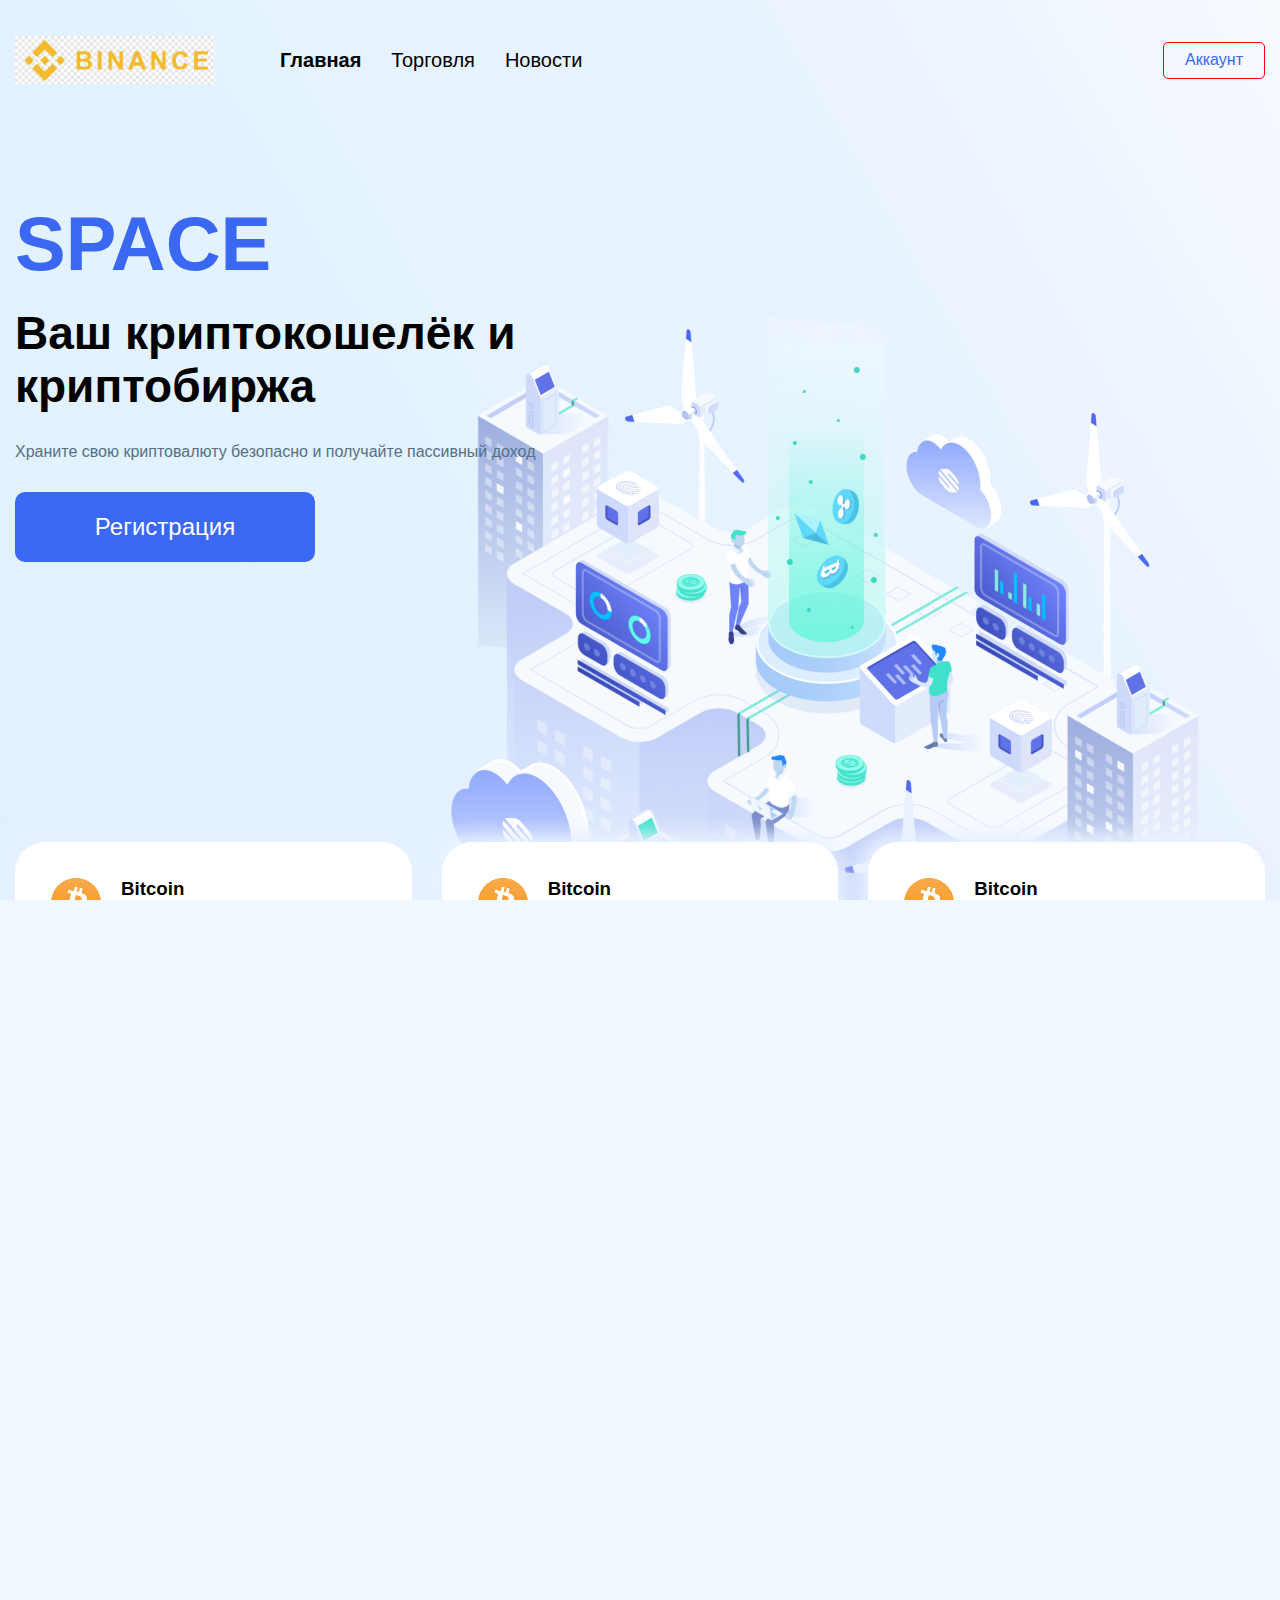
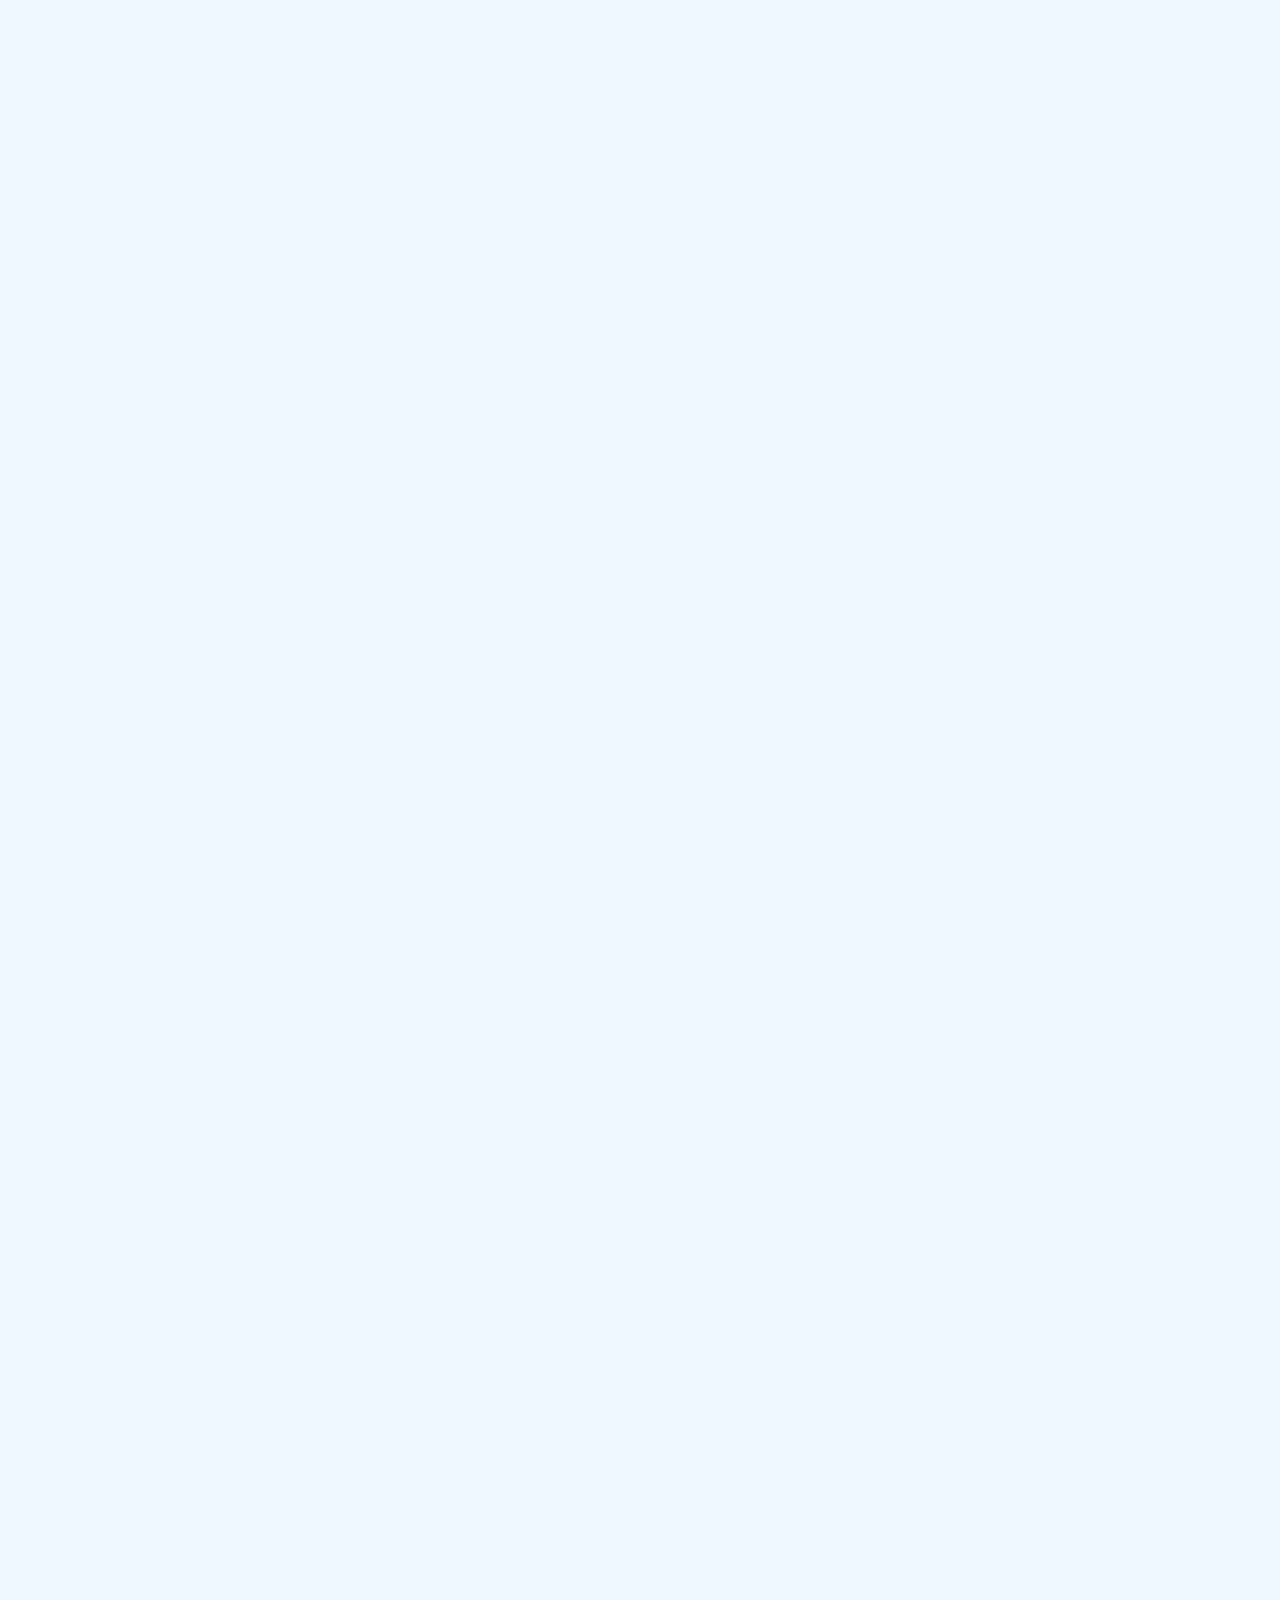
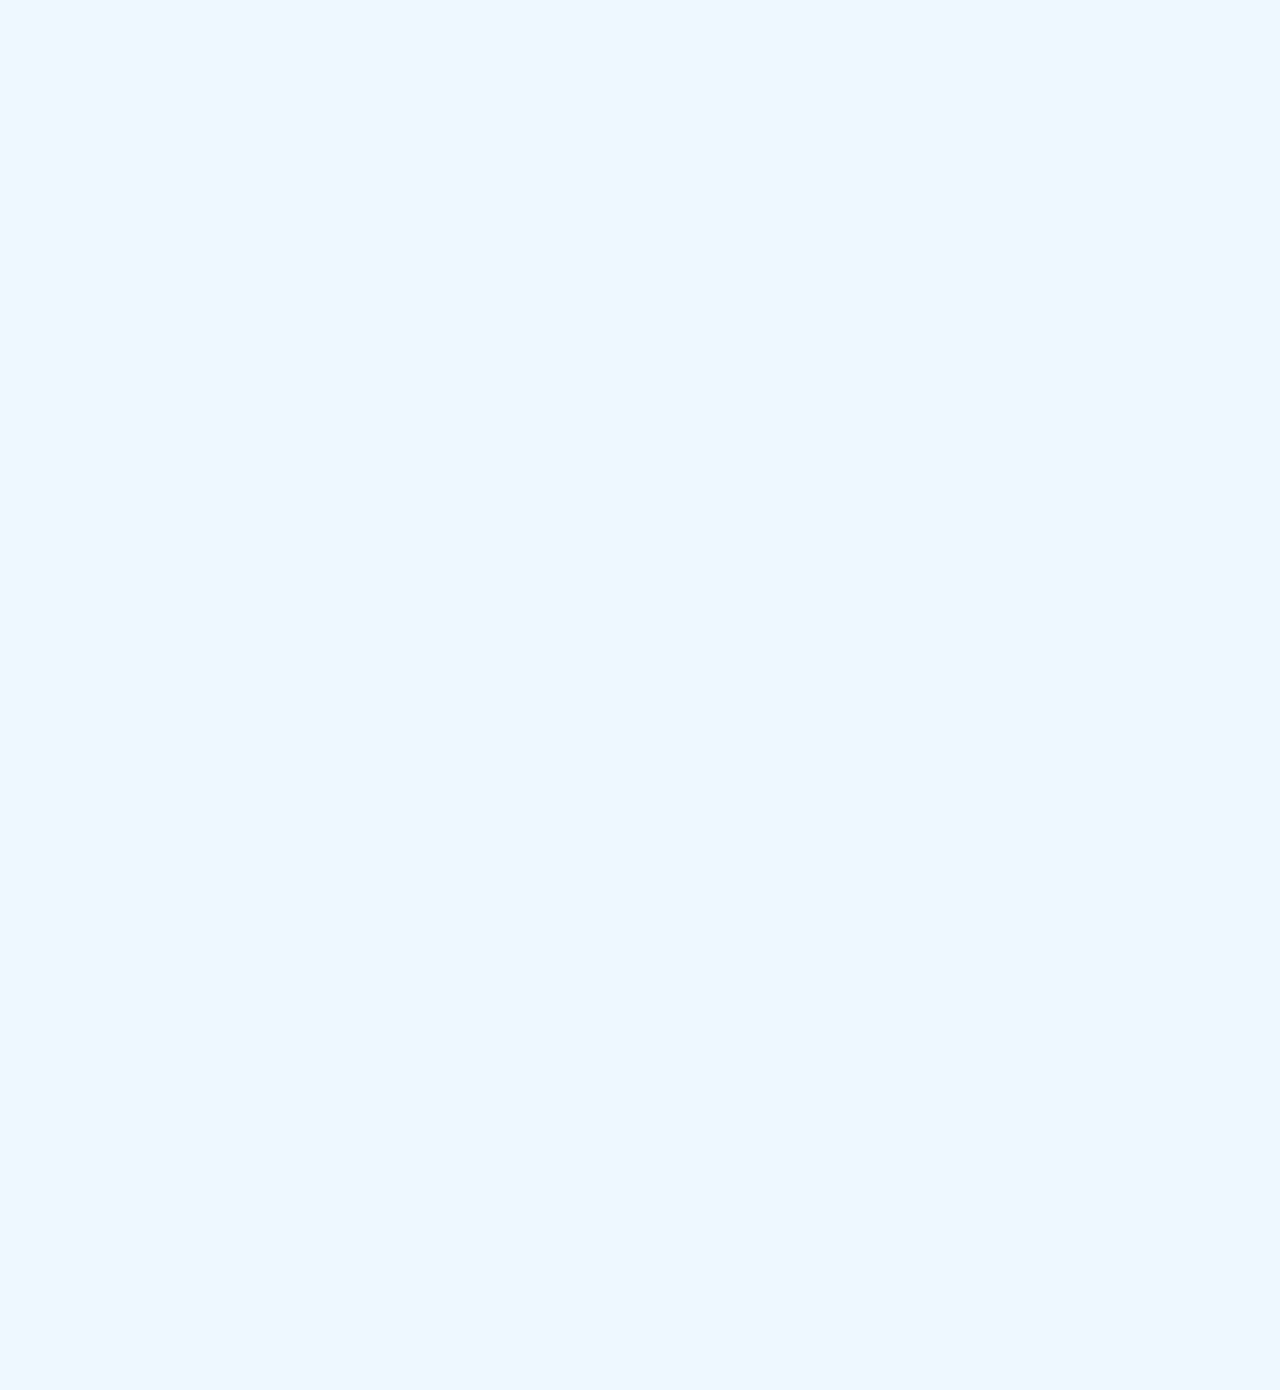
==== main.html @ 6ed290d2 "feat: новая страница market.html" ====
<!DOCTYPE html>
<html lang="en">

<head>
    <meta charset="UTF-8">
    <meta name="viewport" content="width=device-width, initial-scale=1.0">
    <title>Криптобиржа - Space.</title>
    <link rel="stylesheet" href="css/normalize.css">
    <link rel="stylesheet" href="css/main.css">

</head>

<body class="root">
    <div class="wrapper">
        <header class="header">
            <div class="header__wrapper">
                <div class="header__container">
                    <img class="header__logo" src="./image/logo.png" alt="">
                    <div class="header__menu menu">
                        <nav class="menu__body">
                            <ul class="menu__list">
                                <li class="menu__item">
                                    <a href="./main.html" class="menu__link menu__link_active">
                                        <span class="menu__num">00.
                                        </span>Главная</a>
                                </li>
                                <li class="menu__item">
                                    <a href="./market.html" class="menu__link">
                                        <span class="menu__num">01.
                                        </span>Торговля</a>
                                </li>
                                <li class="menu__item">
                                    <a href="./news-page.html" class="menu__link">
                                        <span class="menu__num">03.
                                        </span>
                                        Новости
                                    </a>
                                </li>
                            </ul>
                        </nav>
                    </div>
                    <a href="./personal.html" class="header__btn header__btn_value_login">Аккаунт</a>
                    <div class="menu__icon icon-menu">
                        <span></span>
                        <span></span>
                        <span></span>
                    </div>
                </div>
            </div>
        </header>
        <main class="main">
            <section class="space">
                <h1 class="space__title">Space</h1>
                <p class="space__subtitle">Ваш криптокошелёк и криптобиржа</p>
                <p class="space__text">Храните свою криптовалюту безопасно и получайте пассивный доход</p>
                <button class="space__btn">Регистрация</button>
                <ul class="space__cards cards">
                    <li class="card card_space ">
                        <a href="personal.html" class="card__currency">
                            <img class="card__image" src="./image/bitcoin.png" alt="">
                            <div class="card__info">
                                <h3 class="card__name">Bitcoin</h3>
                                <p class="card__volume">
                                    24h Vol: <span>238,111 USDT</span>
                                </p>
                            </div>
                        </a>
                        <p class="card__price">
                            $70000 <span class="card__price_change">+10%</span>
                        </p>
                        <p class="card__price-day">
                            <span class="card__price-day_change">$8000</span> 24 часа
                        </p>
                    </li>
                    <li class="card card_space ">
                        <a href="personal.html" class="card__currency">
                            <img class="card__image" src="./image/bitcoin.png" alt="">
                            <div class="card__info">
                                <h3 class="card__name">Bitcoin</h3>
                                <p class="card__volume">
                                    24h Vol: <span>238,111 USDT</span>
                                </p>
                            </div>
                        </a>
                        <p class="card__price">
                            $70000 <span class="card__price_change">+10%</span>
                        </p>
                        <p class="card__price-day">
                            <span class="card__price-day_change">$8000</span> 24 часа
                        </p>
                    </li>
                    <li class="card card_space ">
                        <a href="personal.html" class="card__currency">
                            <img class="card__image" src="./image/bitcoin.png" alt="">
                            <div class="card__info">
                                <h3 class="card__name">Bitcoin</h3>
                                <p class="card__volume">
                                    24h Vol: <span>238,111 USDT</span>
                                </p>
                            </div>
                        </a>
                        <p class="card__price">
                            $70000 <span class="card__price_change">+10%</span>
                        </p>
                        <p class="card__price-day">
                            <span class="card__price-day_change">$8000</span> 24 часа
                        </p>
                    </li>
                    <li class="card card_space ">
                        <a href="personal.html" class="card__currency">
                            <img class="card__image" src="./image/bitcoin.png" alt="">
                            <div class="card__info">
                                <h3 class="card__name">Bitcoin</h3>
                                <p class="card__volume">
                                    24h Vol: <span>238,111 USDT</span>
                                </p>
                            </div>
                        </a>
                        <p class="card__price">
                            $70000 <span class="card__price_change">+10%</span>
                        </p>
                        <p class="card__price-day">
                            <span class="card__price-day_change">$8000</span> 24 часа
                        </p>
                    </li>
                </ul>
                <!-- Цвета линии на оранжевый цвет -->
            </section>
            <section class="about about_platform">
                <div class="about__container">
                    <div class="about__block">
                        <h2 class="about__title"><span class="title_mark">Space</span> -
                            платформа для торговли криптовалютами
                            для криптоэкспертов и новичков.</h2>
                        <p class="about__subtitle">Мы разработали и построили оптимизированную
                            платформу обмена криптовалютами как для крипто
                            -новичков, так и для экспертов.</p>
                        <p class="about__text">Легко делайте депозиты и конверсии между криптовалютами
                            всего за несколько кликов или совершайте более сложные рыночные сделки.</p>
                        <a class="about__link" href="#">About us</a>
                    </div>
                </div>
            </section>
            <section class="specificity">
                <h2 class="specificity__title"><span class="title_mark">Space.</span> Быстрее. Безопаснее</h2>
                <p class="specificity__subtitle">
                    Криптобиржа построена для обмена криптовалютами как для начинающих , так и для экспертов
                </p>
                <ul class="specificity__cards">
                    <li class="specificity-card">
                        <div class="specificity-card__block specificity-card__block_diagram">
                        </div>
                        <h3 class="specificity-card__trait">
                            20K
                        </h3>
                        <p class="specificity-card__trait-info">
                            sdfsdfsdfdsf
                        </p>
                    </li>
                    <li class="specificity-card">
                        <div class="specificity-card__block specificity-card__block_dollar">
                            <img class="specificity-card__image" src="img" alt="">
                        </div>
                        <h3 class="specificity-card__trait">
                            20K
                        </h3>
                        <p class="specificity-card__trait-info">
                            sdfsdfsdfdsf
                        </p>
                    </li>
                    <li class="specificity-card">
                        <div class="specificity-card__block specificity-card__block_global">
                        </div>
                        <h3 class="specificity-card__trait">
                            20K
                        </h3>
                        <p class="specificity-card__trait-info">
                            sdfsdfsdfdsf
                        </p>
                    </li>
            </section>
            <section class="about about_trade ">
                <div class="about__container">
                    <div class="about__block about__block_trade">
                        <h2 class="about__title"><span class="title_mark">Space</span> -
                            платформа для торговли криптовалютами
                            для криптоэкспертов и новичков.</h2>
                        <p class="about__subtitle">Мы разработали и построили оптимизированную
                            платформу обмена криптовалютами как для крипто
                            -новичков, так и для экспертов.</p>
                        <p class="about__text">Легко делайте депозиты и конверсии между криптовалютами
                            всего за несколько кликов или совершайте более сложные рыночные сделки.</p>
                        <a class="about__link" href="#">About us</a>
                    </div>
                </div>
            </section>
        </main>
        <footer class="footer">

            <div class="footer__container">

                <div class="footer__columns">
                    <div class="footer__column footer__column_content_copyright">
                        <img class="logo logo_place_footer" src="./image/logo.png" alt="Space">

                    </div>
                    <nav class="footer__column footer__column_content_info">
                        <h2 class="footer__column-heading">
                            О нас
                        </h2>
                        <ul class="footer__column-links">
                            <li>
                                <a class="footer__column-link" href="#">Главная</a>
                            </li>
                            <li>
                                <a class="footer__column-link" href="#">Концепция</a>
                            </li>
                            <li>
                                <a class="footer__column-link" href="#">Новости</a>
                            </li>
                        </ul>
                    </nav>
                    <nav class="footer__column footer__column_content_social">
                        <h2 class="footer__column-heading">
                            Соцсети
                        </h2>
                        <ul class="footer__column-links">
                            <li>
                                <a class="footer__column-link footer__column-link_display_flex" href="#">
                                    <img class="footer__social-icon" src="./image/facebook_color_white.svg"
                                        alt="Фейсбук">
                                    Facebook
                                </a>
                            </li>
                            <li>
                                <a class="footer__column-link footer__column-link_display_flex" href="#">
                                    <img class="footer__social-icon" src="./image/vk_color_white.svg" alt="ВКонтакте">
                                    ВКонтакте</a>
                            </li>
                            <li>
                                <a class="footer__column-link footer__column-link_display_flex" href="#">
                                    <img class="footer__social-icon" src="./image/instagram_color_white.svg"
                                        alt="Инстаграм">
                                    Instagram</a>
                            </li>
                        </ul>
                    </nav>
                </div>
                <div class="footer__columns">
                    <div class="footer__column footer__column_author">
                        &copy; 2021. Space

                    </div>

                    <nav class="footer__column footer__column_content_social">
                        <p class="footer__column_email">space@gmail.com</p>
                    </nav>
                </div>
            </div>

        </footer>
    </div>
    <script src="js/script.js"></script>
    <!-- Yandex.Metrika counter -->
    <script type="text/javascript">
        (function (m, e, t, r, i, k, a) {
            m[i] = m[i] || function () { (m[i].a = m[i].a || []).push(arguments) };
            m[i].l = 1 * new Date(); k = e.createElement(t), a = e.getElementsByTagName(t)[0], k.async = 1, k.src = r, a.parentNode.insertBefore(k, a)
        })
            (window, document, "script", "https://mc.yandex.ru/metrika/tag.js", "ym");

        ym(86490427, "init", {
            clickmap: true,
            trackLinks: true,
            accurateTrackBounce: true,
            webvisor: true
        });
    </script>
    <noscript>
        <div><img src="https://mc.yandex.ru/watch/86490427" style="position:absolute; left:-9999px;" alt="" /></div>
    </noscript>
    <!-- /Yandex.Metrika counter -->
</body>

</html>
---- css/main.css ----
@import url("./style.css");
@import url("./header.css");
@import url("./footer.css");
.space {
  max-width: 1470px;
  padding: 200px 15px 0px;
  margin: 0 auto;
  background-image: url(../image/space.png);
  background-repeat: no-repeat;
  background-size: 900px;
  background-position: 100% 32%;
}
@media (max-width: 1024px) {
  .space {
    background-size: 750px;
  }
}
@media (max-width: 768px) {
  .space {
    background-image: none;
    max-width: 500px;
  }
}
.space__title {
  text-transform: uppercase;
  max-width: 650px;
  color: #3a68f2;
  font-size: 76px;
  margin: 0px 0px 20px 0px;
}
@media (max-width: 768px) {
  .space__title {
    font-size: 46px;
  }
}
.space__subtitle {
  max-width: 650px;
  margin: 0px 0px 30px 0px;
  color: #020202;
  font-size: 46px;
  font-weight: 700;
}
@media (max-width: 768px) {
  .space__subtitle {
    font-size: 24px;
  }
}
.space__text {
  max-width: 650px;
  color: #557085;
  margin: 0px 0px 30px 0px;
}
.space__btn {
  height: 70px;
  width: 300px;
  border: none;
  font-size: 24px;
  color: #fff;
  background-color: #3a68f2;
  border-radius: 10px;
  margin: 0px 0px 280px 0px;
}
@media (max-width: 768px) {
  .space__btn {
    font-size: 18px;
    height: 50px;
    width: 250px;
    margin: 0px 0px 180px 0px;
  }
}
@media (max-width: 425px) {
  .space__btn {
    width: 100%;
  }
}
.space__cards {
  margin: 0;
  padding: 0;
  list-style-type: none;
  display: -ms-grid;
  display: grid;
  grid-template-columns: repeat(auto-fit, minmax(330px, 1fr));
  -webkit-box-pack: center;
      -ms-flex-pack: center;
          justify-content: center;
  -webkit-column-gap: 30px;
     -moz-column-gap: 30px;
          column-gap: 30px;
  row-gap: 30px;
}

.card {
  padding: 35px 35px 150px 35px;
  border-radius: 30px;
  overflow: hidden;
  background-image: url(../image/graph-bitcoin.svg);
  background-color: #fff;
  background-repeat: no-repeat;
  background-position: 100% 100%;
  border: 1px solid #fff;
  background-size: 100%;
  -webkit-box-shadow: -8px -8px 20px #e9f1ff, 8px 8px 20px #e9f1ff;
          box-shadow: -8px -8px 20px #e9f1ff, 8px 8px 20px #e9f1ff;
}
@media (max-width: 768px) {
  .card {
    padding: 25px 25px 180px 25px;
  }
}
@media (max-width: 468px) {
  .card {
    padding: 25px 25px 140px 25px;
  }
}
.card__currency {
  display: -webkit-box;
  display: -ms-flexbox;
  display: flex;
  -webkit-box-align: center;
      -ms-flex-align: center;
          align-items: center;
  margin: 0px 0px 40px 0px;
  text-decoration: none;
}
.card__image {
  margin: 0px 20px 0px 0px;
}
.card__name {
  margin: 0px 0px 10px 0px;
  color: #020202;
}
.card__volume {
  text-overflow: ellipsis;
  white-space: nowrap;
  overflow: hidden;
  margin: 0;
  color: #557085;
}
.card__price {
  display: -webkit-box;
  display: -ms-flexbox;
  display: flex;
  font-weight: 700;
  font-size: 32px;
  margin: 0px 0px 30px 0px;
}
.card__price_change {
  margin: 0px 0px 0px 20px;
  letter-spacing: normal;
  font-size: 16px;
  color: #1cdcc7;
}
.card__price-day {
  display: -webkit-box;
  display: -ms-flexbox;
  display: flex;
  -webkit-box-align: center;
      -ms-flex-align: center;
          align-items: center;
  font-size: 16px;
  color: #557085;
  margin: 0;
}
.card__price-day_change {
  margin: 0px 20px 0px 0px;
  font-weight: 700;
  font-size: 22px;
  color: #1cdcc7;
  border-radius: 10px;
  padding: 5px 10px;
  background-color: #e6fafb;
}

.title_mark {
  color: #3a68f2;
  font-weight: 700;
}

.specificity {
  max-width: 1470px;
  margin: 0 auto;
  padding: 100px 15px 0;
}
.specificity__title {
  font-size: 36px;
  text-align: center;
  margin: 0px 0px 30px 0px;
}
.specificity__subtitle {
  text-align: center;
  font-size: 24px;
  max-width: 800px;
  margin: 0 auto 50px;
  line-height: 46px;
  color: #557085;
}
.specificity__cards {
  display: -ms-grid;
  display: grid;
  grid-template-columns: repeat(auto-fit, minmax(330px, 1fr));
  list-style-type: none;
  margin: 0;
  padding: 0;
  -webkit-column-gap: 50px;
     -moz-column-gap: 50px;
          column-gap: 50px;
  row-gap: 50px;
  text-align: center;
}

.specificity-card {
  display: -webkit-box;
  display: -ms-flexbox;
  display: flex;
  -webkit-box-orient: vertical;
  -webkit-box-direction: normal;
      -ms-flex-direction: column;
          flex-direction: column;
  -webkit-box-align: center;
      -ms-flex-align: center;
          align-items: center;
  padding: 35px;
  background-color: #fff;
  -webkit-box-shadow: -8px -8px 20px #e9f1ff, 8px 8px 20px #e9f1ff;
          box-shadow: -8px -8px 20px #e9f1ff, 8px 8px 20px #e9f1ff;
  border-radius: 30px;
}
.specificity-card__block {
  width: 150px;
  height: 150px;
  background-color: #fff;
  border-radius: 50%;
  overflow: hidden;
  -webkit-box-shadow: 0px 4px 30px rgba(167, 167, 167, 0.25);
          box-shadow: 0px 4px 30px rgba(167, 167, 167, 0.25);
  margin: 0px 0px 30px 0px;
}
.specificity-card__block_diagram, .specificity-card__block_dollar, .specificity-card__block_global {
  background-size: 80px 80px;
  background-repeat: no-repeat;
  background-position: 50% 50%;
}
.specificity-card__block_diagram {
  background-image: url(../image/diagram.png);
}
.specificity-card__block_dollar {
  background-image: url(../image/dollar-symbol.png);
}
.specificity-card__block_global {
  background-image: url(../image/global.png);
}
.specificity-card__trait {
  font-size: 36px;
  font-weight: 700;
  margin: 0px 0px 20px 0px;
}
.specificity-card__trait-info {
  margin: 0;
  color: #557085;
}

.about {
  max-width: 1920px;
  margin: 0 auto;
  padding: 200px 15px 150px;
}
.about_platform {
  background-image: url(../image/space-02.png);
  background-repeat: no-repeat;
  background-size: 800px;
  background-position: 5% 50%;
}
.about_trade {
  background-image: url(../image/space-04.png);
  background-repeat: no-repeat;
  background-size: 800px;
  background-position: 95% 60%;
}
.about__container {
  max-width: 1470px;
  margin: 0 auto;
}
.about__block {
  max-width: 600px;
  margin: 0px 100px 0px auto;
}
.about__block_trade {
  margin: 0px 0px 0px 0px;
}
.about__title {
  font-size: 36px;
  line-height: 56px;
  font-weight: 700;
  margin: 0px 0px 30px 0px;
}
.about__subtitle {
  font-size: 21px;
  line-height: 36px;
  color: #557085;
  margin: 0px 0px 30px 0px;
}
.about__text {
  color: #73889b;
  font-size: 16px;
  line-height: 36px;
  margin: 0px 0px 30px 0px;
}
.about__link {
  display: -webkit-box;
  display: -ms-flexbox;
  display: flex;
  -webkit-box-align: center;
      -ms-flex-align: center;
          align-items: center;
  -webkit-box-pack: center;
      -ms-flex-pack: center;
          justify-content: center;
  width: 200px;
  height: 80px;
  color: #3a68f2;
  background-color: #e0e8fd;
  text-decoration: none;
  text-transform: uppercase;
  font-size: 18px;
  font-weight: 700;
  cursor: pointer;
  border-radius: 10px;
}
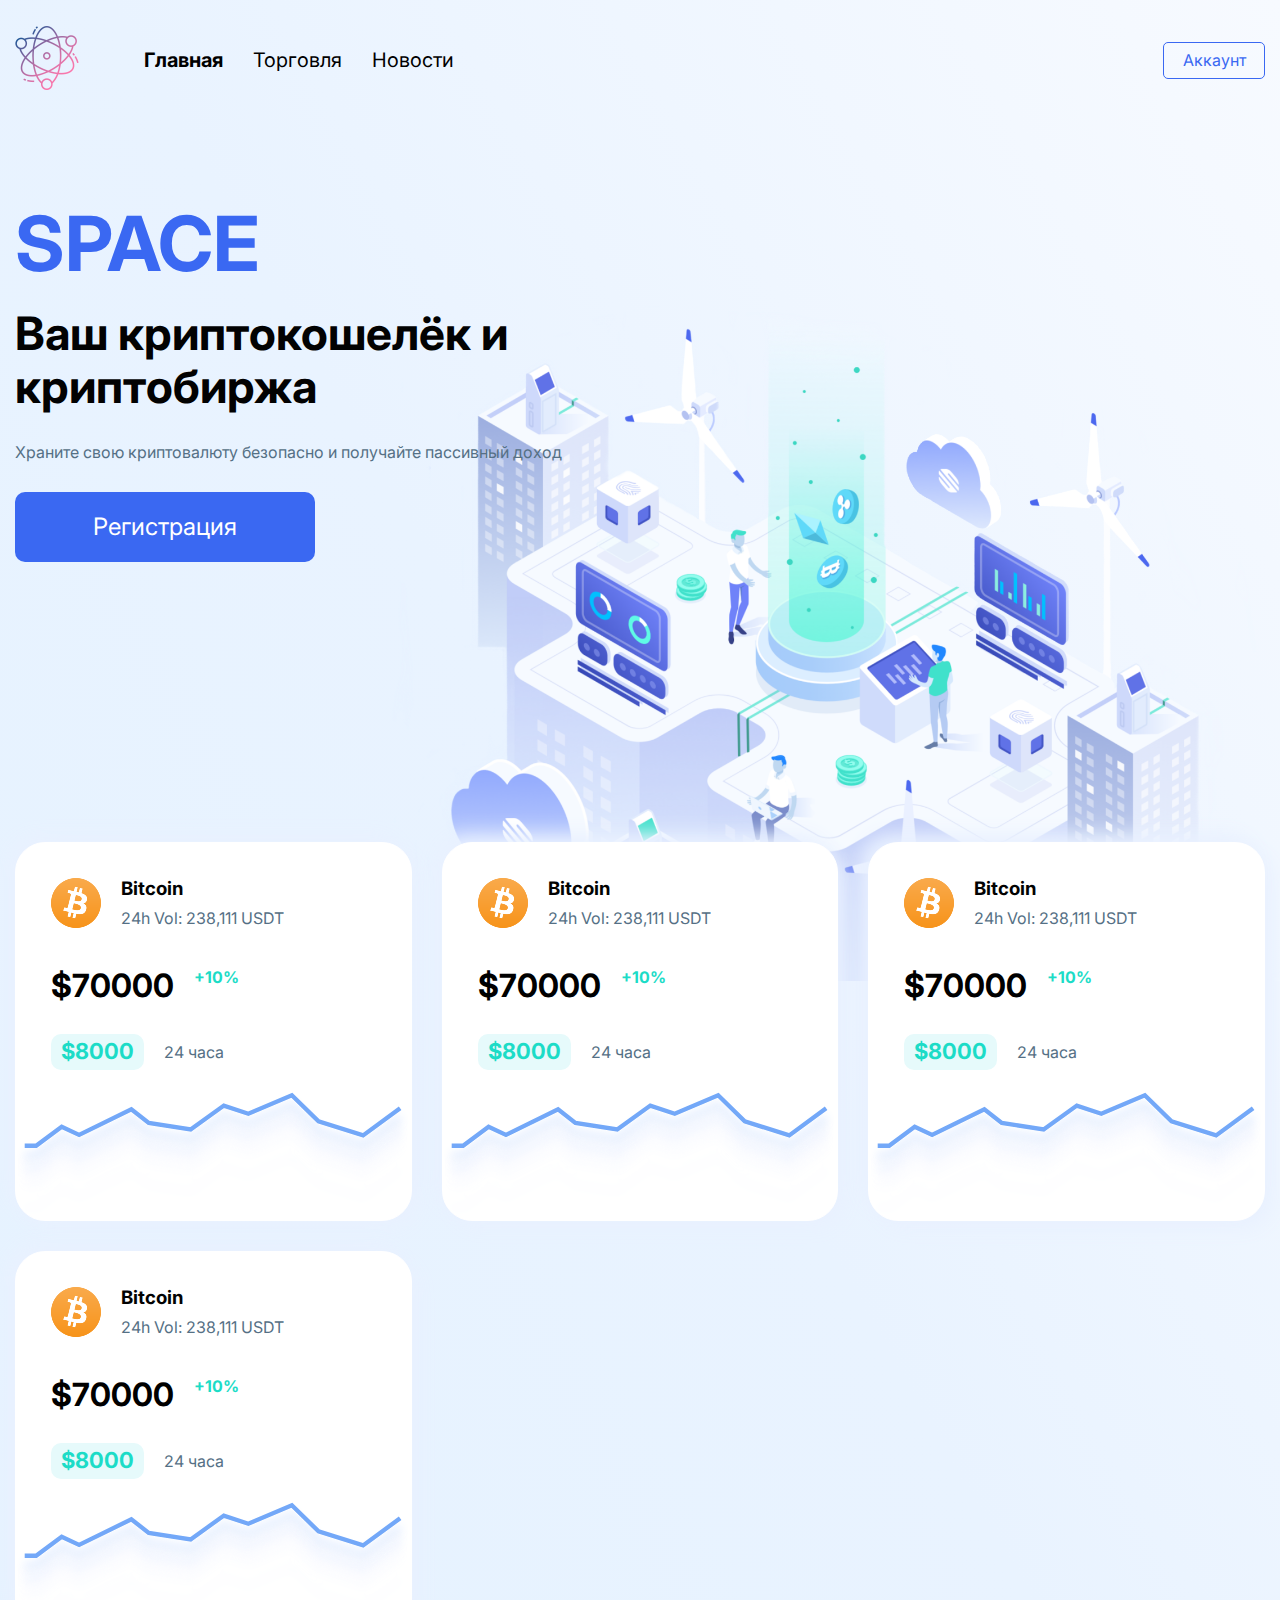
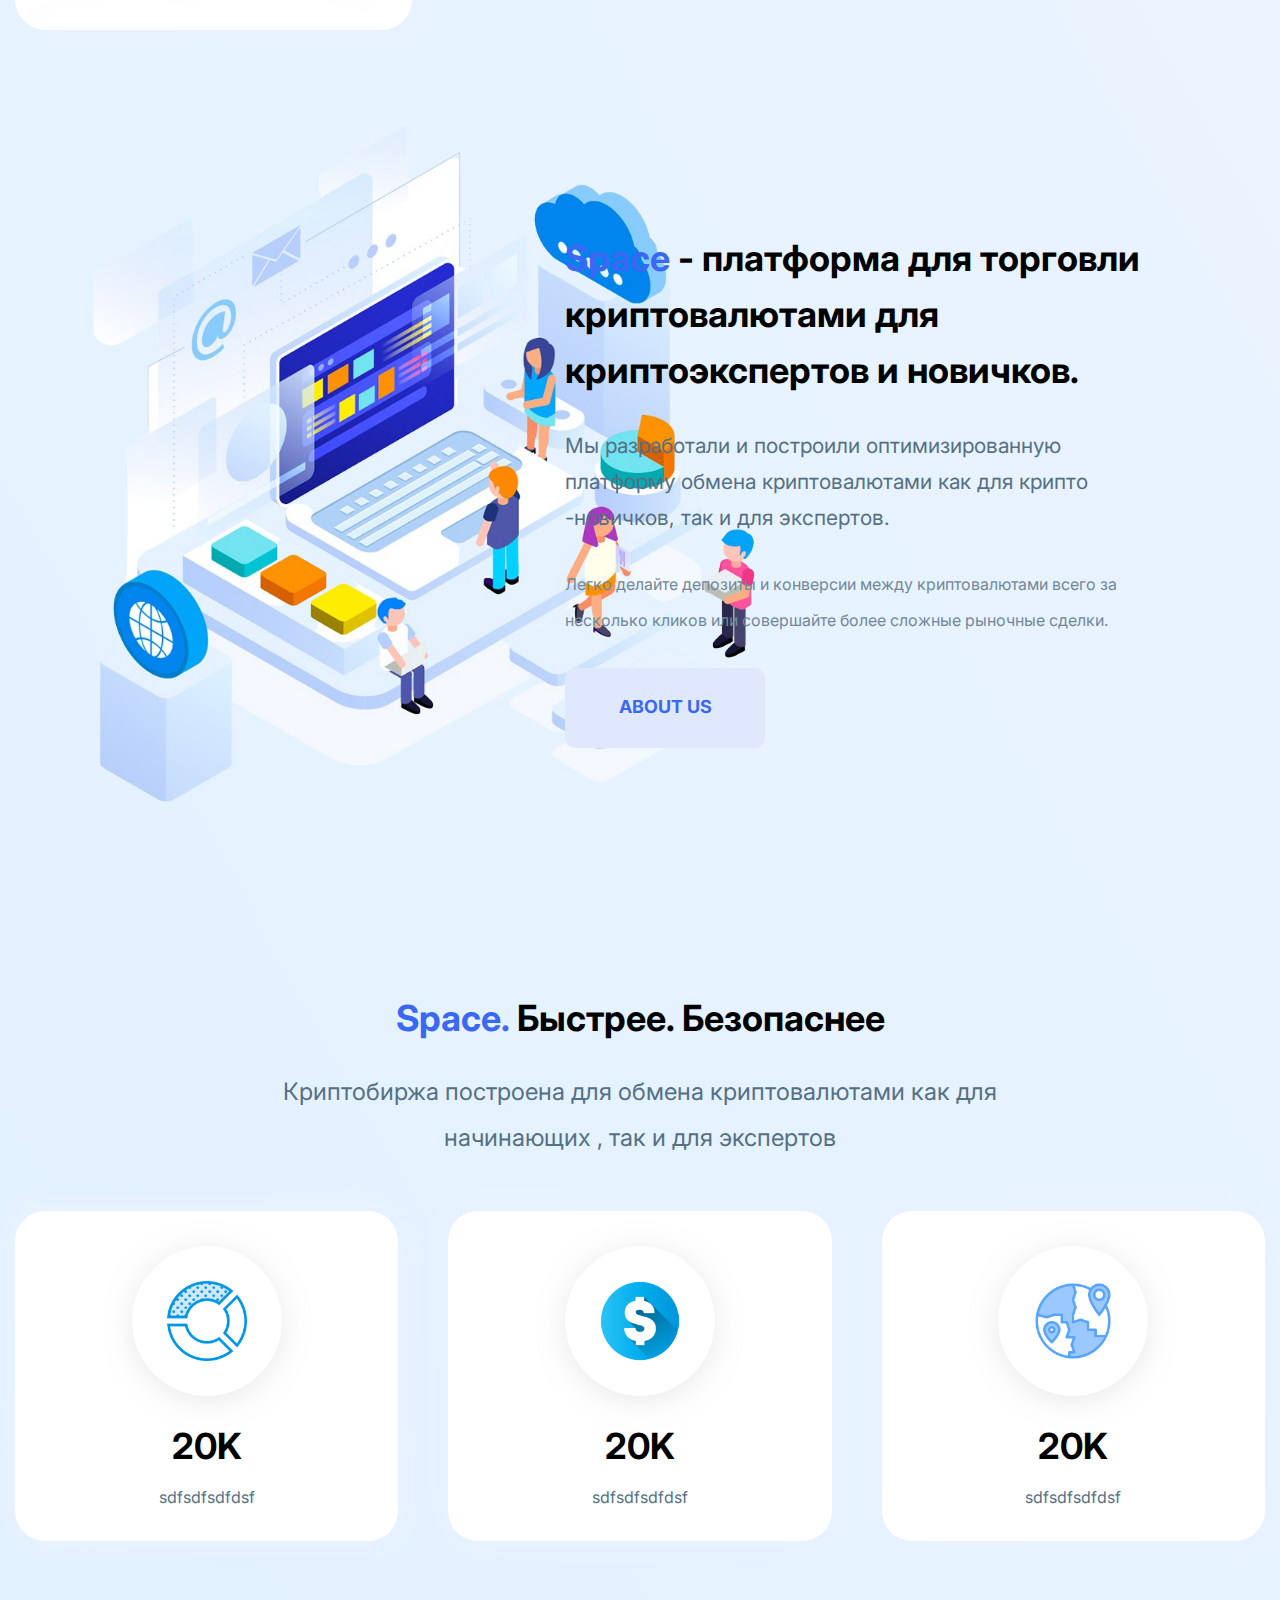
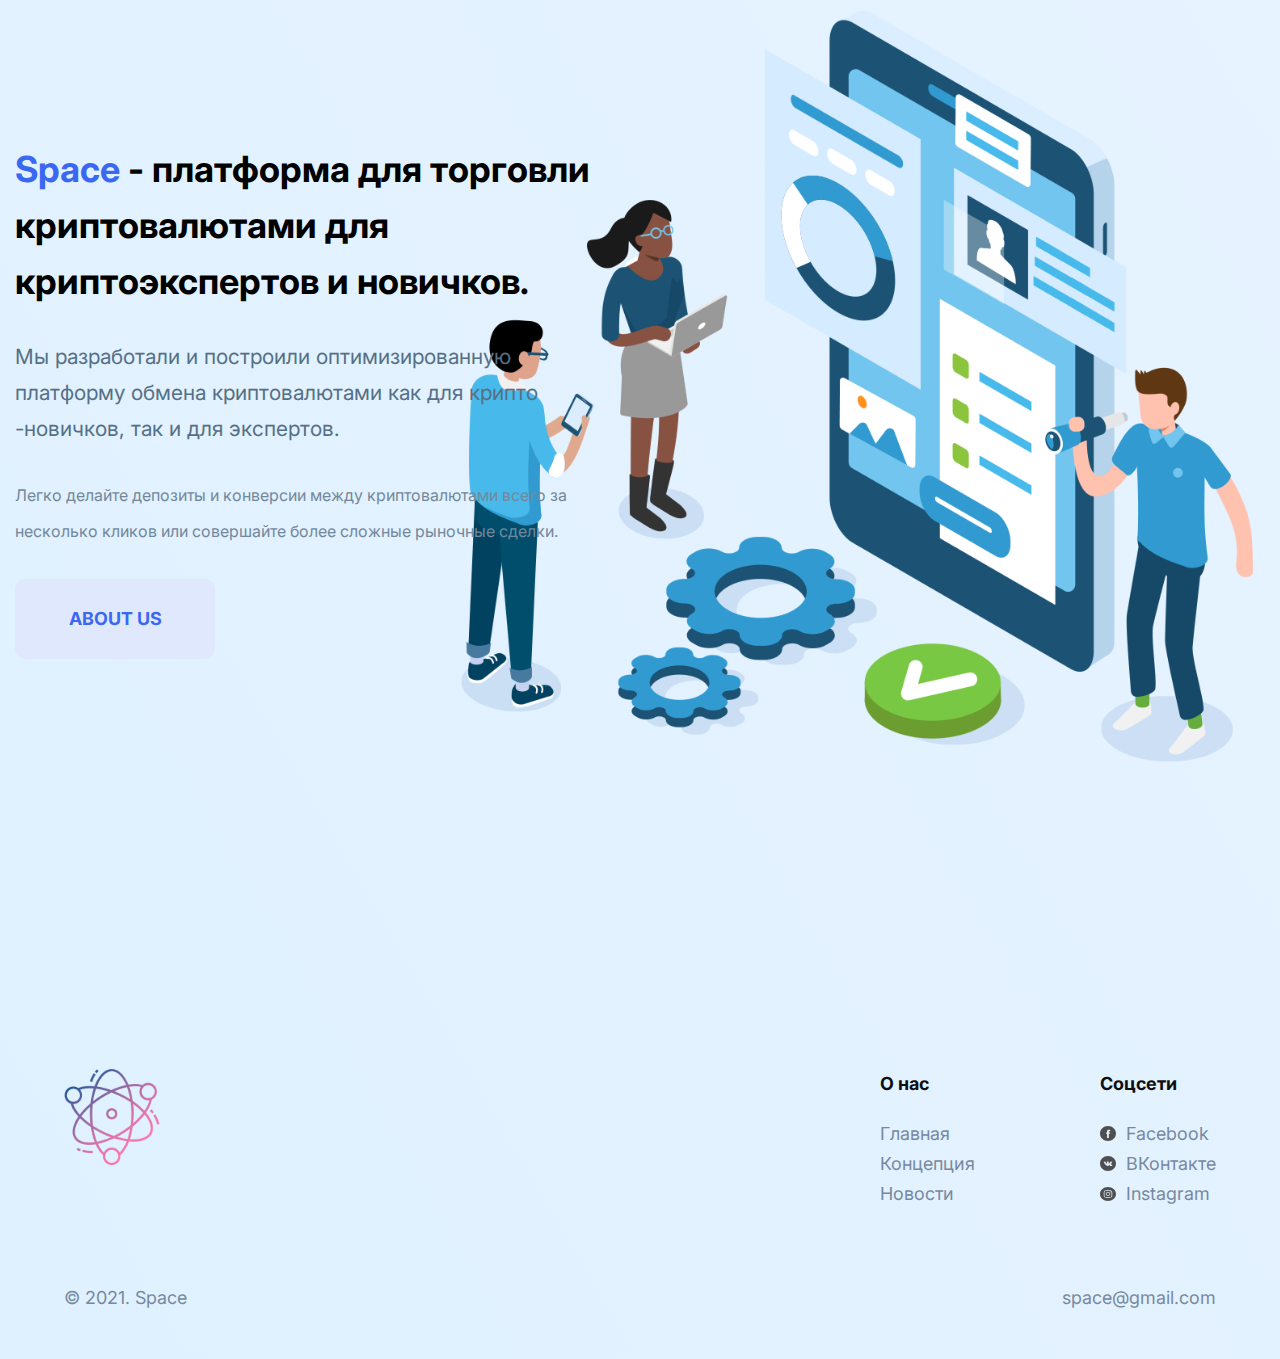
==== commit def72588: "шрифт Inter, добавление логотипа" ====
--- a/main.html
+++ b/main.html
@@ -15,7 +15,9 @@
         <header class="header">
             <div class="header__wrapper">
                 <div class="header__container">
-                    <img class="header__logo" src="./image/logo.png" alt="">
+                    <a class="header__logo-link" href="./main.html">
+                        <img class="header__logo" src="./image/logo.png" alt="">
+                    </a>
                     <div class="header__menu menu">
                         <nav class="menu__body">
                             <ul class="menu__list">
@@ -159,7 +161,6 @@
                     </li>
                     <li class="specificity-card">
                         <div class="specificity-card__block specificity-card__block_dollar">
-                            <img class="specificity-card__image" src="img" alt="">
                         </div>
                         <h3 class="specificity-card__trait">
                             20K
--- a/css/main.css
+++ b/css/main.css
@@ -88,6 +88,11 @@
           column-gap: 30px;
   row-gap: 30px;
 }
+@media (max-width: 768px) {
+  .space__cards {
+    grid-template-columns: repeat(auto-fit, minmax(280px, 1fr));
+  }
+}
 
 .card {
   padding: 35px 35px 150px 35px;
@@ -186,6 +191,12 @@
   text-align: center;
   margin: 0px 0px 30px 0px;
 }
+@media (max-width: 768px) {
+  .specificity__title {
+    font-size: 24px;
+    line-height: 36px;
+  }
+}
 .specificity__subtitle {
   text-align: center;
   font-size: 24px;
@@ -193,6 +204,11 @@
   margin: 0 auto 50px;
   line-height: 46px;
   color: #557085;
+}
+@media (max-width: 768px) {
+  .specificity__subtitle {
+    font-size: 18px;
+  }
 }
 .specificity__cards {
   display: -ms-grid;
@@ -206,6 +222,15 @@
           column-gap: 50px;
   row-gap: 50px;
   text-align: center;
+}
+@media (max-width: 768px) {
+  .specificity__cards {
+    grid-template-columns: repeat(auto-fit, minmax(280px, 1fr));
+    -webkit-column-gap: 30px;
+       -moz-column-gap: 30px;
+            column-gap: 30px;
+    row-gap: 30px;
+  }
 }
 
 .specificity-card {
@@ -264,18 +289,33 @@
   margin: 0 auto;
   padding: 200px 15px 150px;
 }
+@media (max-width: 1024px) {
+  .about {
+    padding: 200px 15px 50px;
+  }
+}
 .about_platform {
   background-image: url(../image/space-02.png);
   background-repeat: no-repeat;
   background-size: 800px;
   background-position: 5% 50%;
 }
+@media (max-width: 1024px) {
+  .about_platform {
+    background-image: none;
+  }
+}
 .about_trade {
   background-image: url(../image/space-04.png);
   background-repeat: no-repeat;
   background-size: 800px;
   background-position: 95% 60%;
 }
+@media (max-width: 1024px) {
+  .about_trade {
+    background-image: none;
+  }
+}
 .about__container {
   max-width: 1470px;
   margin: 0 auto;
@@ -284,8 +324,40 @@
   max-width: 600px;
   margin: 0px 100px 0px auto;
 }
+@media (max-width: 1024px) {
+  .about__block {
+    margin: 0 auto;
+    text-align: center;
+    display: -webkit-box;
+    display: -ms-flexbox;
+    display: flex;
+    -webkit-box-orient: vertical;
+    -webkit-box-direction: normal;
+        -ms-flex-direction: column;
+            flex-direction: column;
+    -webkit-box-align: center;
+        -ms-flex-align: center;
+            align-items: center;
+  }
+}
 .about__block_trade {
   margin: 0px 0px 0px 0px;
+}
+@media (max-width: 1024px) {
+  .about__block_trade {
+    margin: 0 auto;
+    text-align: center;
+    display: -webkit-box;
+    display: -ms-flexbox;
+    display: flex;
+    -webkit-box-orient: vertical;
+    -webkit-box-direction: normal;
+        -ms-flex-direction: column;
+            flex-direction: column;
+    -webkit-box-align: center;
+        -ms-flex-align: center;
+            align-items: center;
+  }
 }
 .about__title {
   font-size: 36px;
@@ -293,11 +365,23 @@
   font-weight: 700;
   margin: 0px 0px 30px 0px;
 }
+@media (max-width: 768px) {
+  .about__title {
+    font-size: 24px;
+    line-height: 36px;
+  }
+}
 .about__subtitle {
   font-size: 21px;
   line-height: 36px;
   color: #557085;
   margin: 0px 0px 30px 0px;
+}
+@media (max-width: 768px) {
+  .about__subtitle {
+    font-size: 18px;
+    line-height: 36px;
+  }
 }
 .about__text {
   color: #73889b;
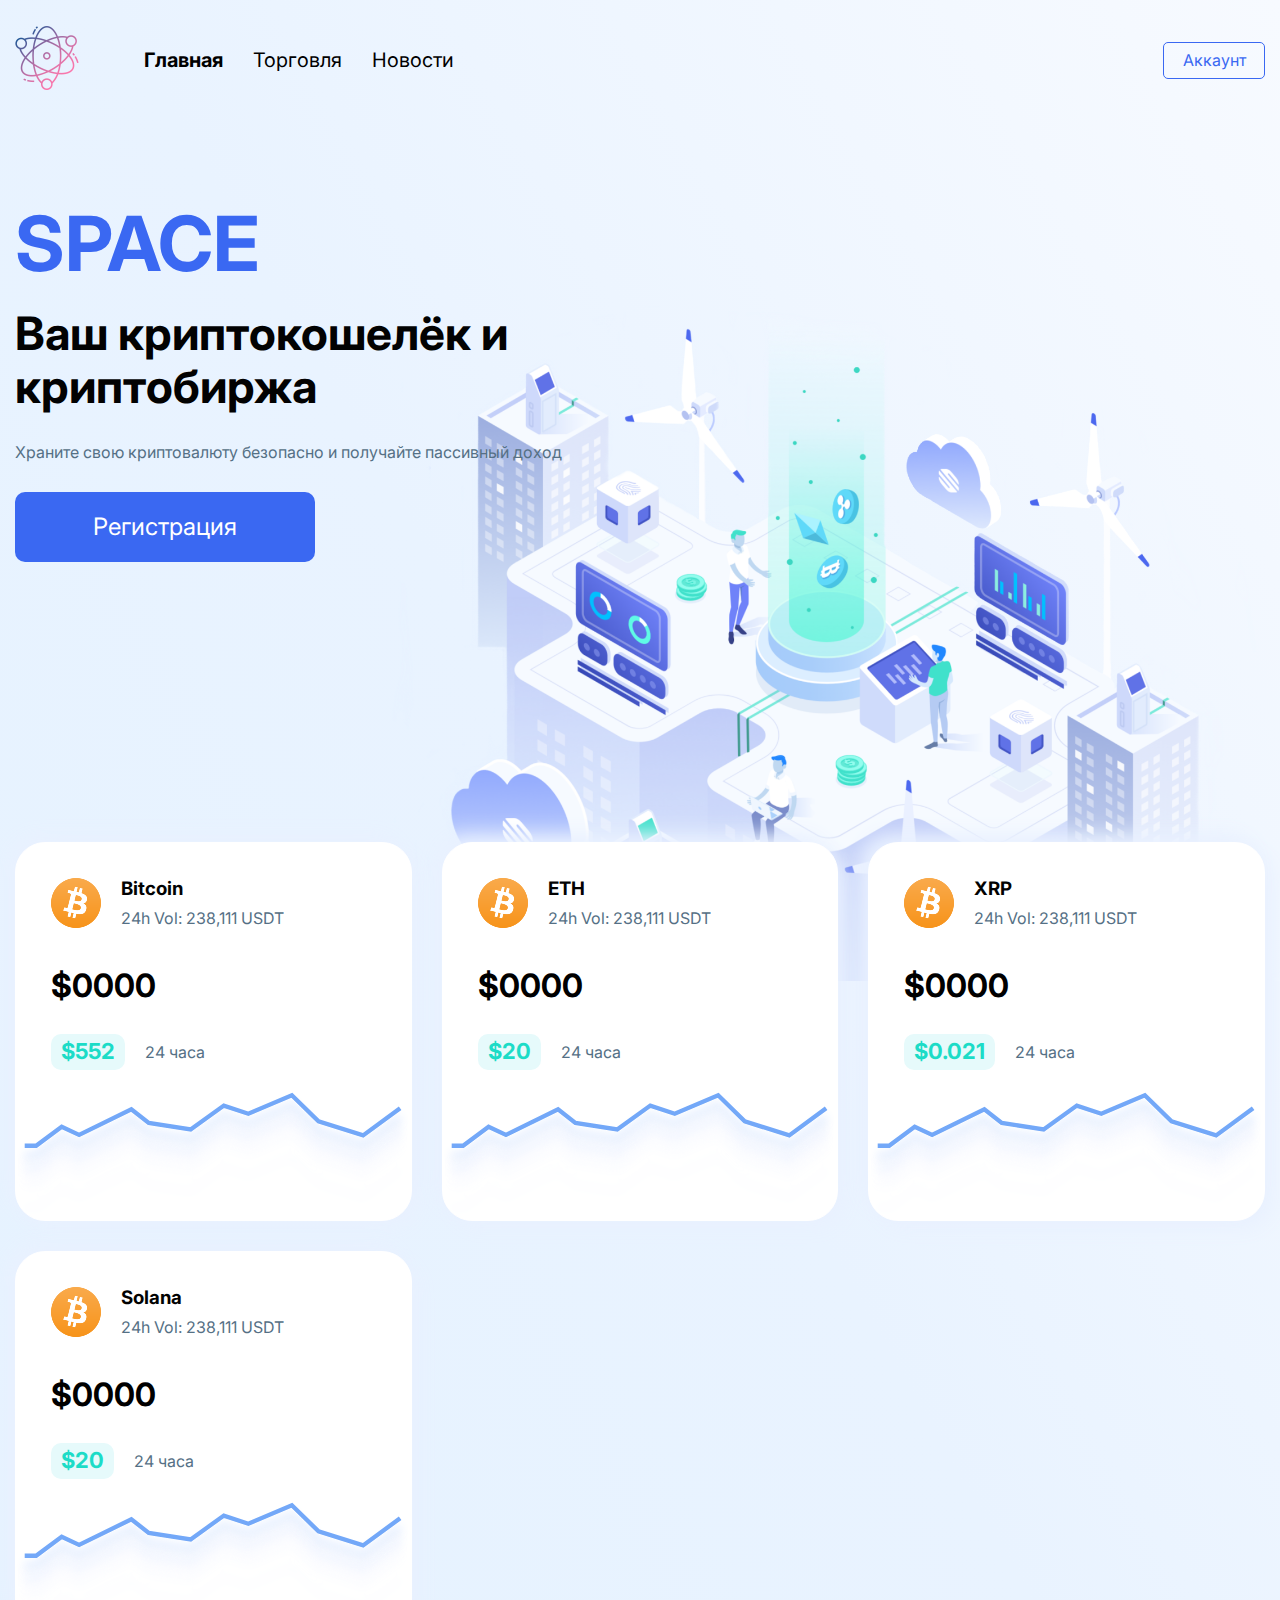
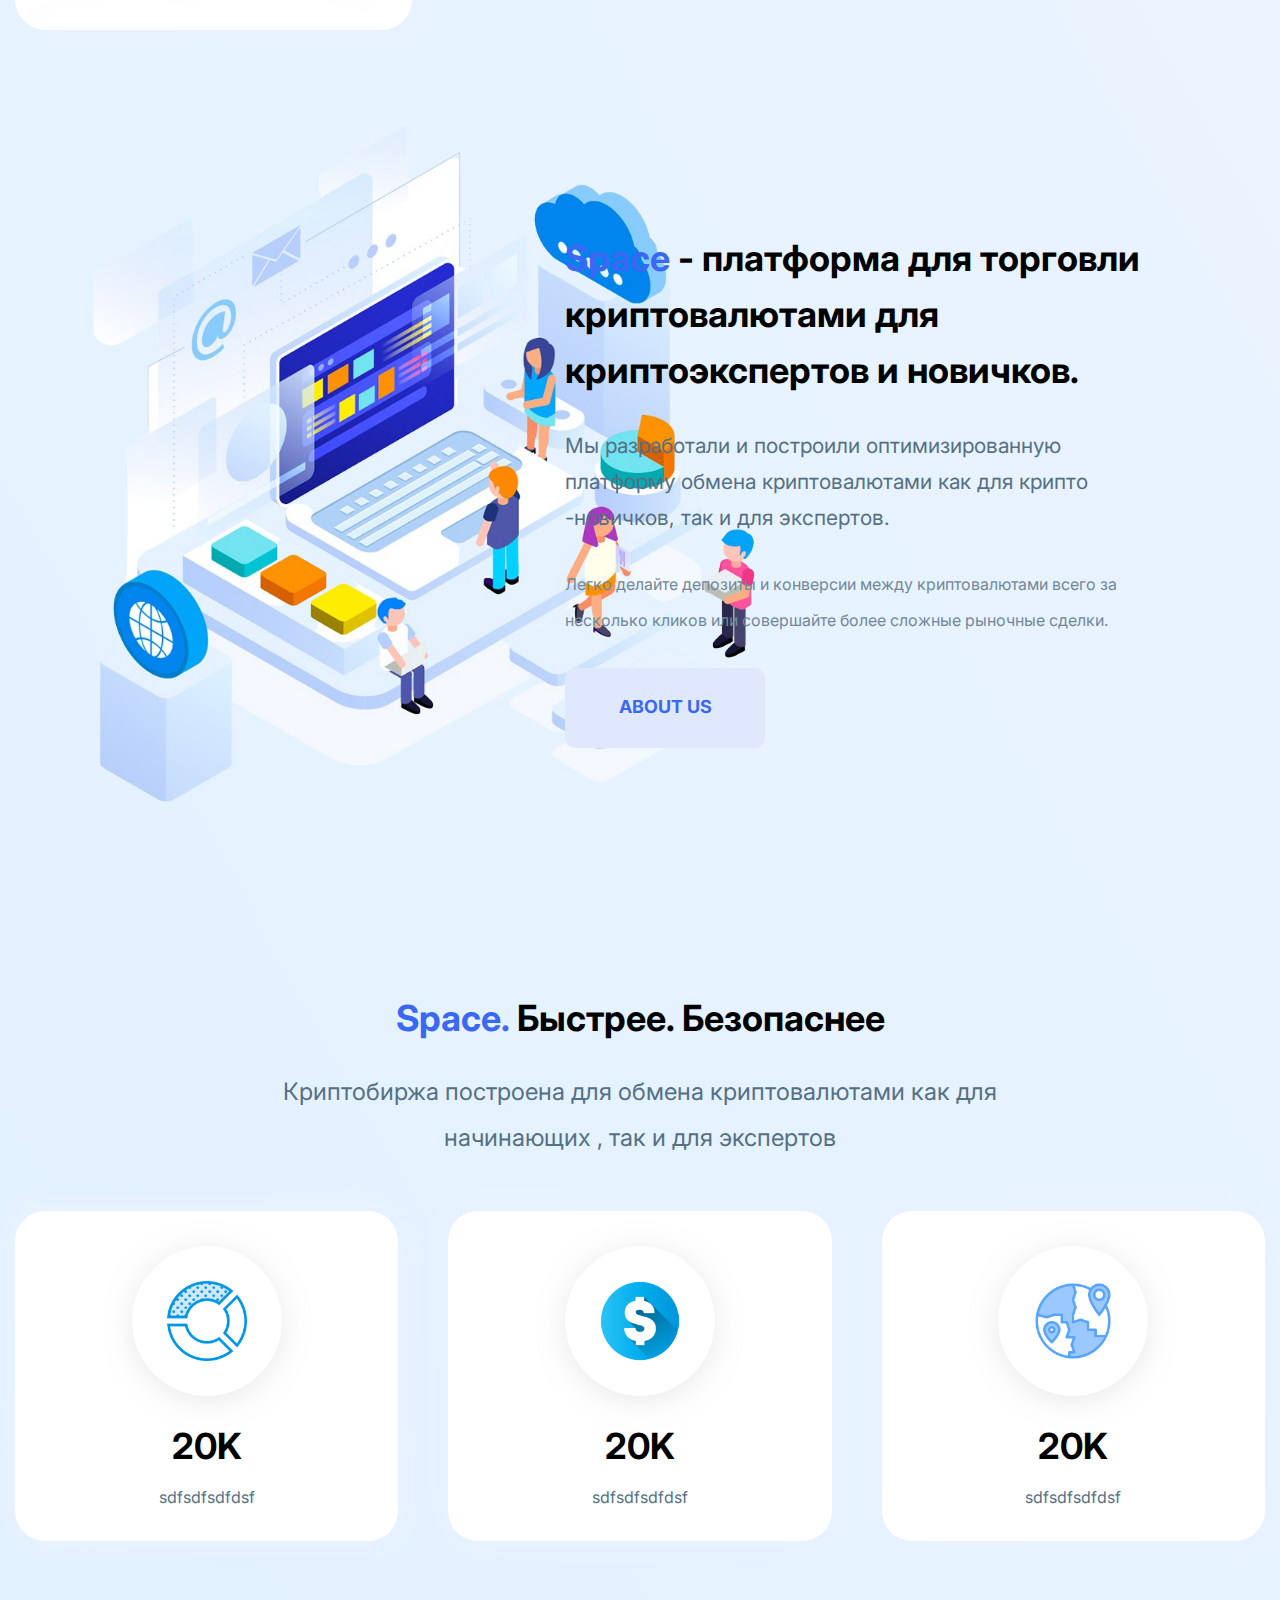
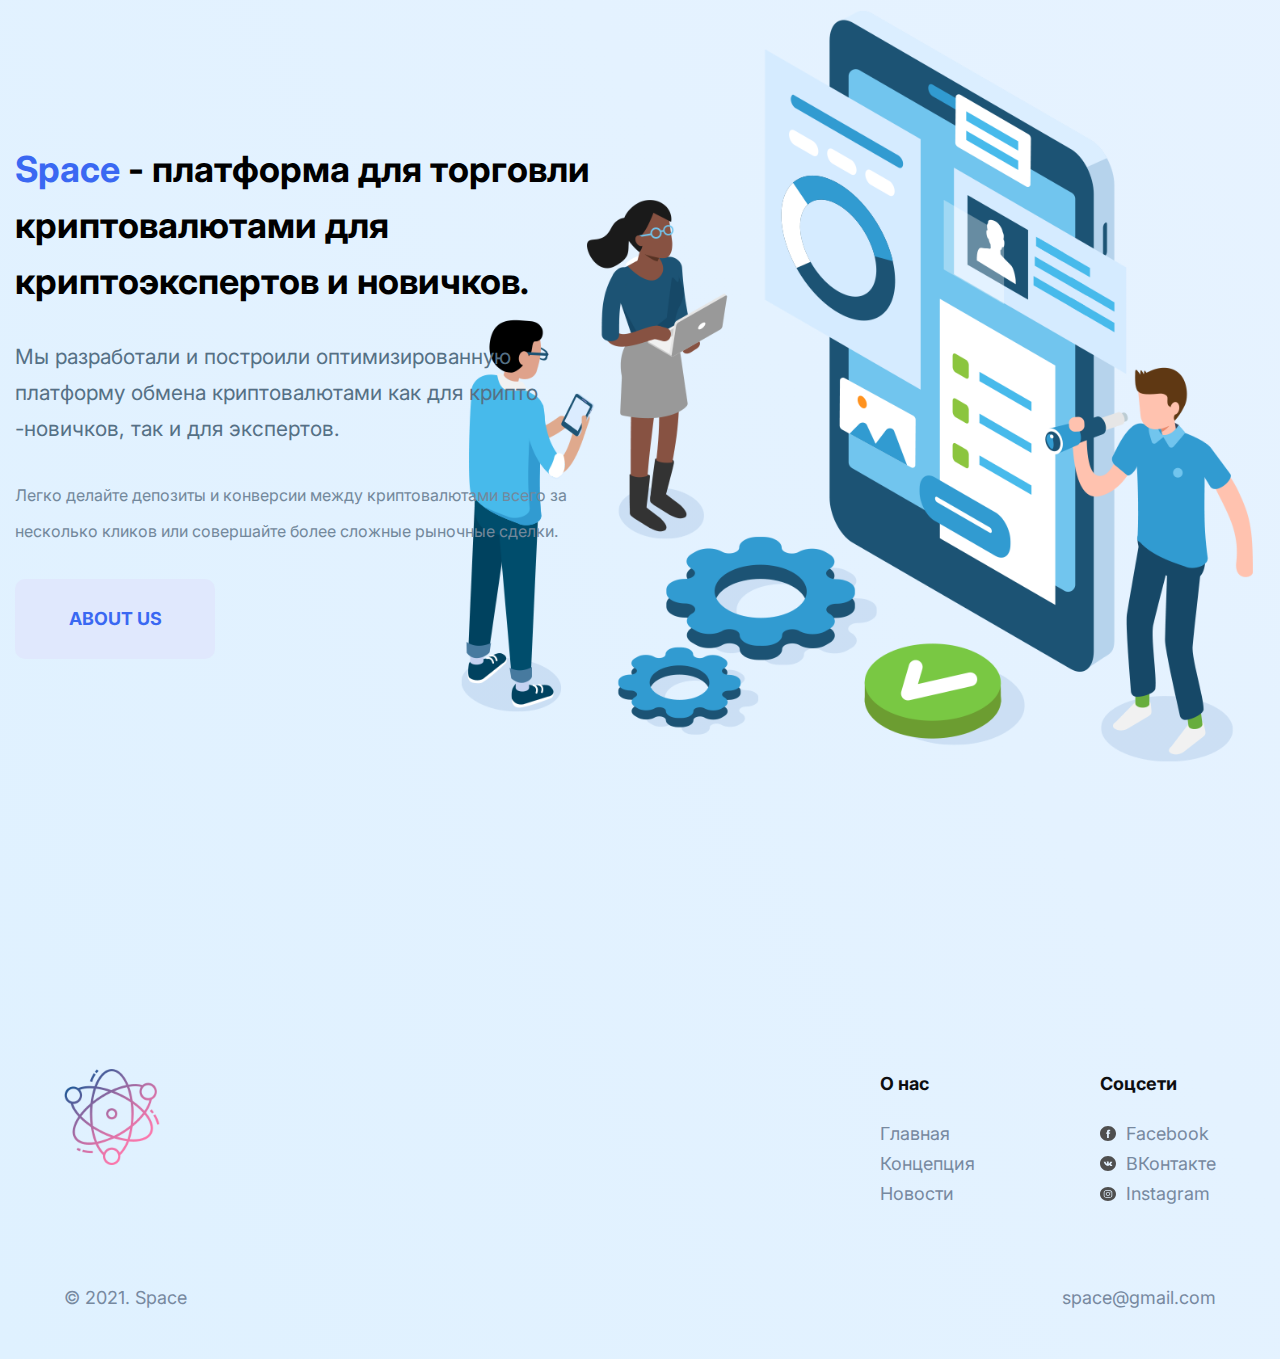
==== commit 8044c6b8: "покупка и продажа биткоина" ====
--- a/main.html
+++ b/main.html
@@ -68,61 +68,61 @@
                             </div>
                         </a>
                         <p class="card__price">
-                            $70000 <span class="card__price_change">+10%</span>
-                        </p>
-                        <p class="card__price-day">
-                            <span class="card__price-day_change">$8000</span> 24 часа
-                        </p>
-                    </li>
-                    <li class="card card_space ">
-                        <a href="personal.html" class="card__currency">
-                            <img class="card__image" src="./image/bitcoin.png" alt="">
-                            <div class="card__info">
-                                <h3 class="card__name">Bitcoin</h3>
-                                <p class="card__volume">
-                                    24h Vol: <span>238,111 USDT</span>
-                                </p>
-                            </div>
-                        </a>
-                        <p class="card__price">
-                            $70000 <span class="card__price_change">+10%</span>
-                        </p>
-                        <p class="card__price-day">
-                            <span class="card__price-day_change">$8000</span> 24 часа
-                        </p>
-                    </li>
-                    <li class="card card_space ">
-                        <a href="personal.html" class="card__currency">
-                            <img class="card__image" src="./image/bitcoin.png" alt="">
-                            <div class="card__info">
-                                <h3 class="card__name">Bitcoin</h3>
-                                <p class="card__volume">
-                                    24h Vol: <span>238,111 USDT</span>
-                                </p>
-                            </div>
-                        </a>
-                        <p class="card__price">
-                            $70000 <span class="card__price_change">+10%</span>
-                        </p>
-                        <p class="card__price-day">
-                            <span class="card__price-day_change">$8000</span> 24 часа
-                        </p>
-                    </li>
-                    <li class="card card_space ">
-                        <a href="personal.html" class="card__currency">
-                            <img class="card__image" src="./image/bitcoin.png" alt="">
-                            <div class="card__info">
-                                <h3 class="card__name">Bitcoin</h3>
-                                <p class="card__volume">
-                                    24h Vol: <span>238,111 USDT</span>
-                                </p>
-                            </div>
-                        </a>
-                        <p class="card__price">
-                            $70000 <span class="card__price_change">+10%</span>
-                        </p>
-                        <p class="card__price-day">
-                            <span class="card__price-day_change">$8000</span> 24 часа
+                            $<span class="card_price_btc">0000</span>
+                        </p>
+                        <p class="card__price-day">
+                            <span class="card__price-day_change">$552</span> 24 часа
+                        </p>
+                    </li>
+                    <li class="card card_space ">
+                        <a href="personal.html" class="card__currency">
+                            <img class="card__image" src="./image/bitcoin.png" alt="">
+                            <div class="card__info">
+                                <h3 class="card__name">ETH</h3>
+                                <p class="card__volume">
+                                    24h Vol: <span>238,111 USDT</span>
+                                </p>
+                            </div>
+                        </a>
+                        <p class="card__price">
+                            $<span class="card_price_eth">0000</span>
+                        </p>
+                        <p class="card__price-day">
+                            <span class="card__price-day_change">$20</span> 24 часа
+                        </p>
+                    </li>
+                    <li class="card card_space ">
+                        <a href="personal.html" class="card__currency">
+                            <img class="card__image" src="./image/bitcoin.png" alt="">
+                            <div class="card__info">
+                                <h3 class="card__name">XRP</h3>
+                                <p class="card__volume">
+                                    24h Vol: <span>238,111 USDT</span>
+                                </p>
+                            </div>
+                        </a>
+                        <p class="card__price">
+                            $<span class="card_price_xrp">0000</span>
+                        </p>
+                        <p class="card__price-day">
+                            <span class="card__price-day_change">$0.021</span> 24 часа
+                        </p>
+                    </li>
+                    <li class="card card_space ">
+                        <a href="personal.html" class="card__currency">
+                            <img class="card__image" src="./image/bitcoin.png" alt="">
+                            <div class="card__info">
+                                <h3 class="card__name">Solana</h3>
+                                <p class="card__volume">
+                                    24h Vol: <span>238,111 USDT</span>
+                                </p>
+                            </div>
+                        </a>
+                        <p class="card__price">
+                            $<span class="card_price_sol">0000</span>
+                        </p>
+                        <p class="card__price-day">
+                            <span class="card__price-day_change">$20</span> 24 часа
                         </p>
                     </li>
                 </ul>
@@ -262,6 +262,7 @@
         </footer>
     </div>
     <script src="js/script.js"></script>
+    <script type="module" src="./js/main.js"></script>
     <!-- Yandex.Metrika counter -->
     <script type="text/javascript">
         (function (m, e, t, r, i, k, a) {
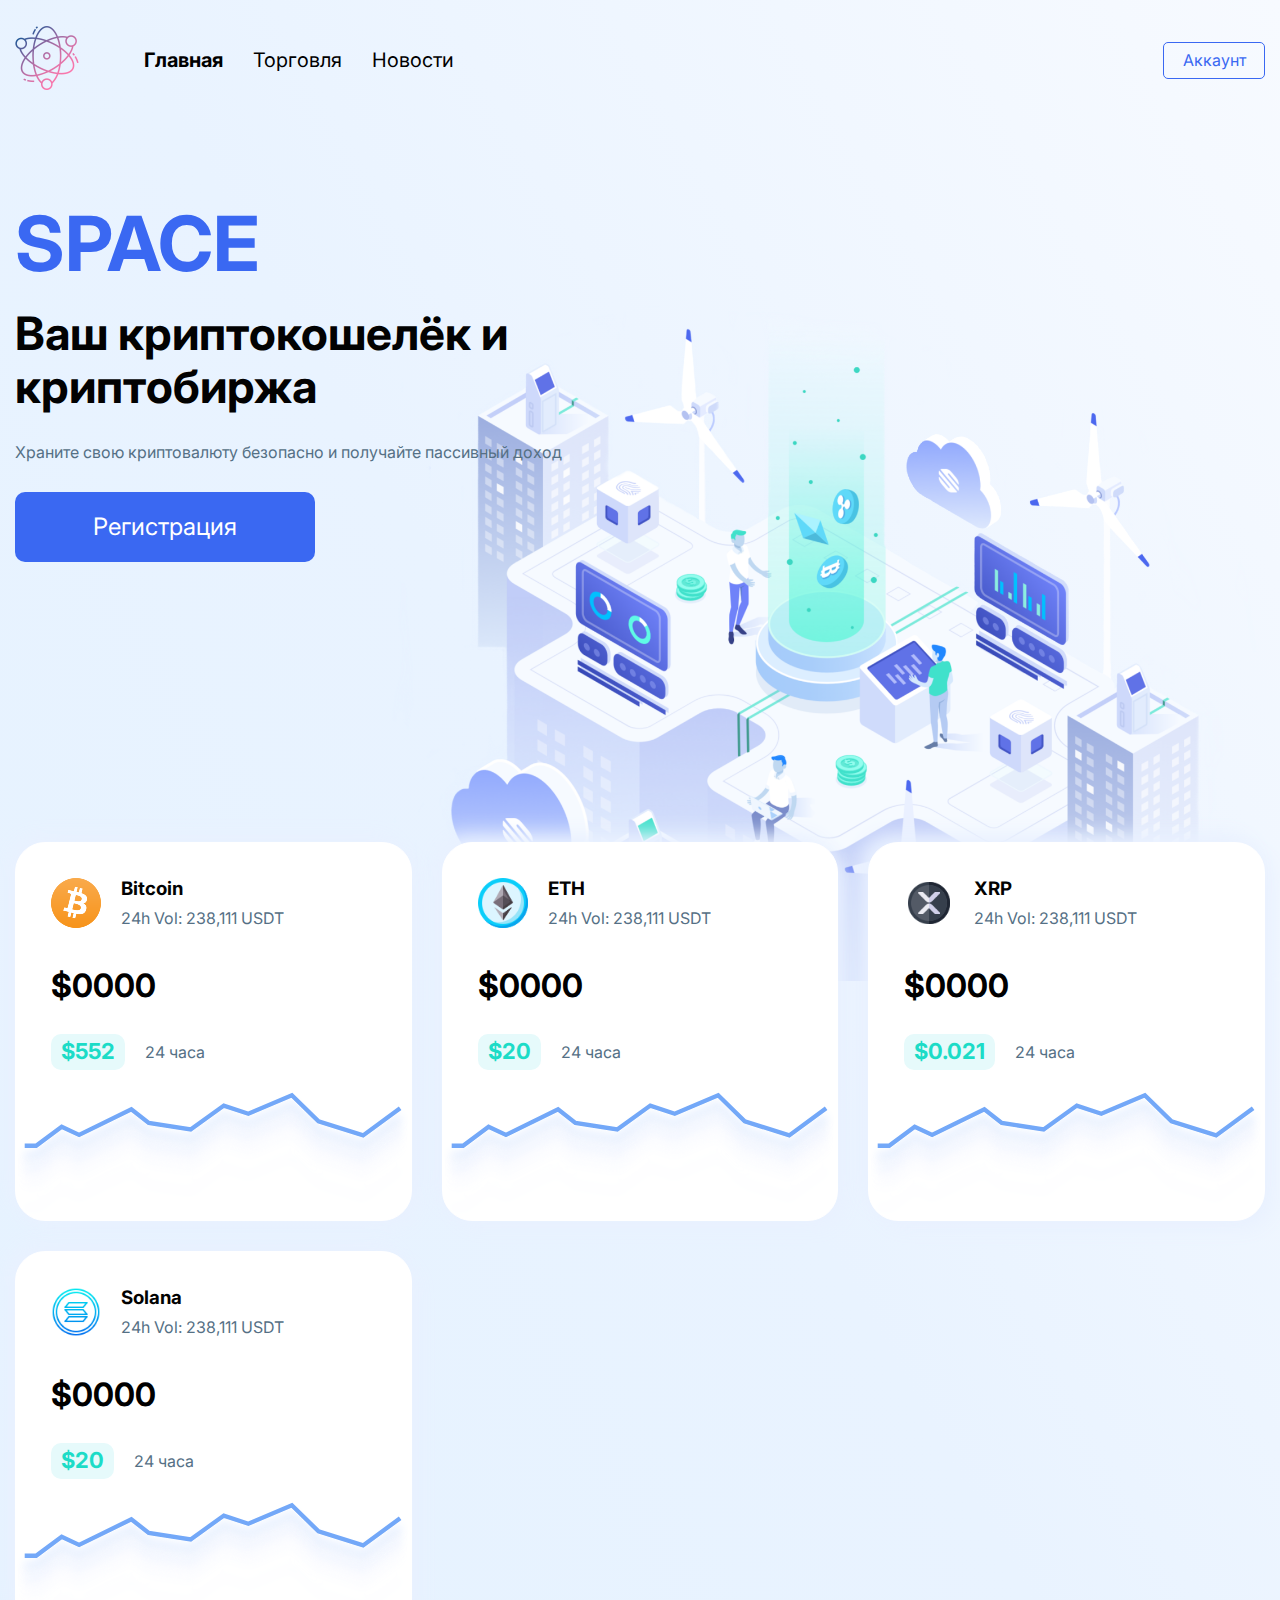
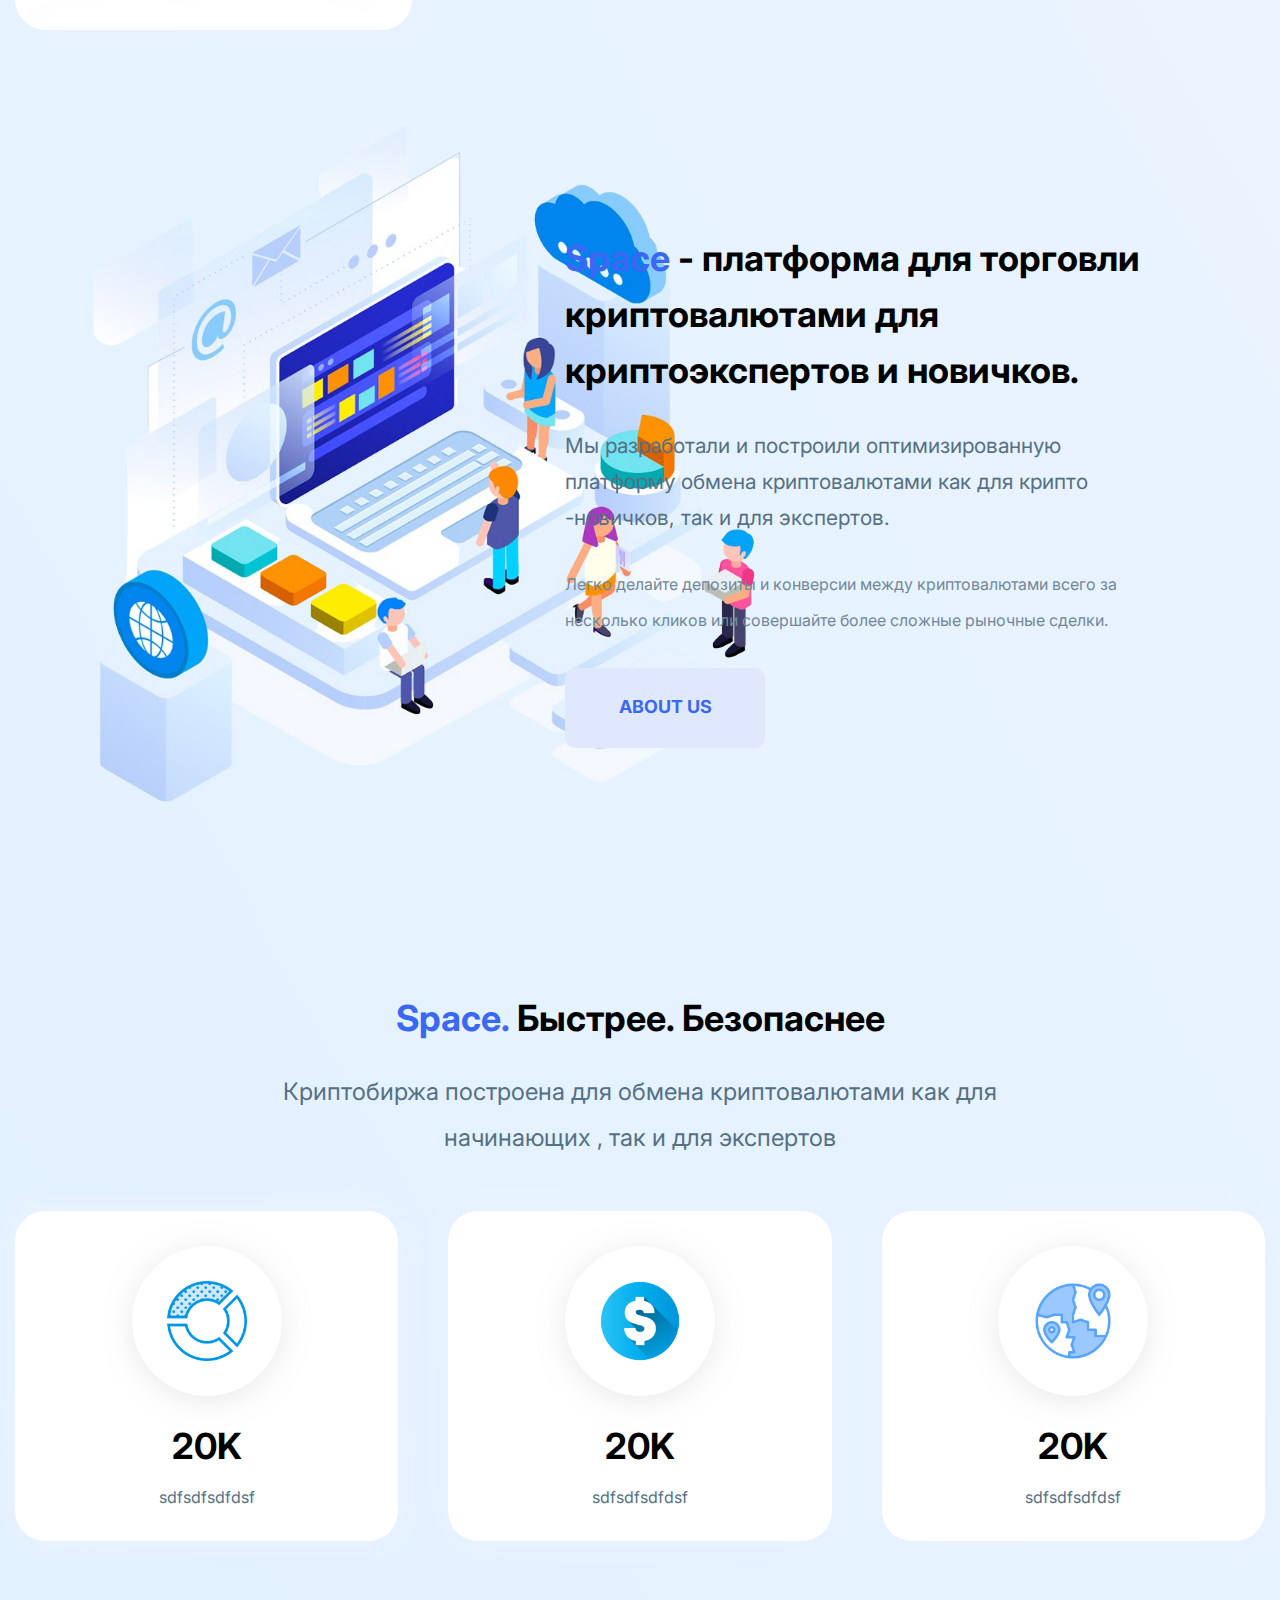
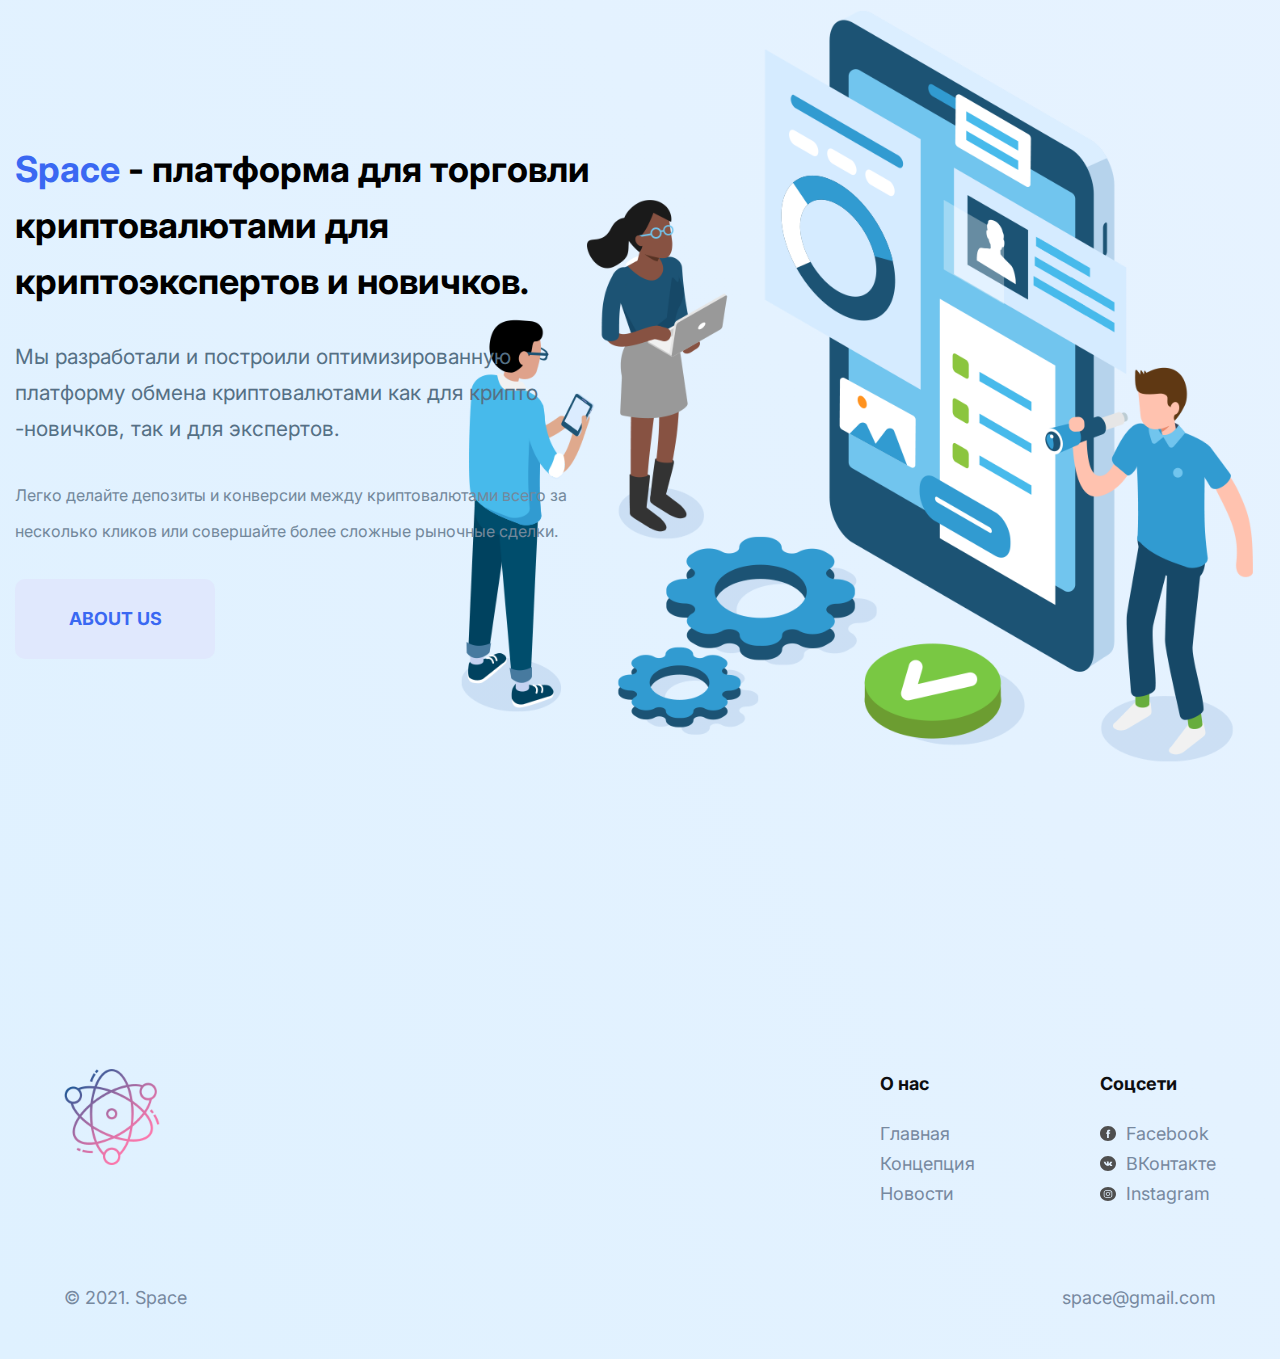
==== commit f7de7b57: "обновление котировок криптовалбт каждую секунду" ====
--- a/main.html
+++ b/main.html
@@ -76,7 +76,7 @@
                     </li>
                     <li class="card card_space ">
                         <a href="personal.html" class="card__currency">
-                            <img class="card__image" src="./image/bitcoin.png" alt="">
+                            <img class="card__image" src="./image/ethereum.png" alt="">
                             <div class="card__info">
                                 <h3 class="card__name">ETH</h3>
                                 <p class="card__volume">
@@ -93,7 +93,7 @@
                     </li>
                     <li class="card card_space ">
                         <a href="personal.html" class="card__currency">
-                            <img class="card__image" src="./image/bitcoin.png" alt="">
+                            <img class="card__image" src="./image/xrp.png" alt="">
                             <div class="card__info">
                                 <h3 class="card__name">XRP</h3>
                                 <p class="card__volume">
@@ -110,7 +110,7 @@
                     </li>
                     <li class="card card_space ">
                         <a href="personal.html" class="card__currency">
-                            <img class="card__image" src="./image/bitcoin.png" alt="">
+                            <img class="card__image" src="./image/solana.png" alt="">
                             <div class="card__info">
                                 <h3 class="card__name">Solana</h3>
                                 <p class="card__volume">
--- a/css/main.css
+++ b/css/main.css
@@ -128,6 +128,8 @@
   text-decoration: none;
 }
 .card__image {
+  height: 50px;
+  width: 50px;
   margin: 0px 20px 0px 0px;
 }
 .card__name {
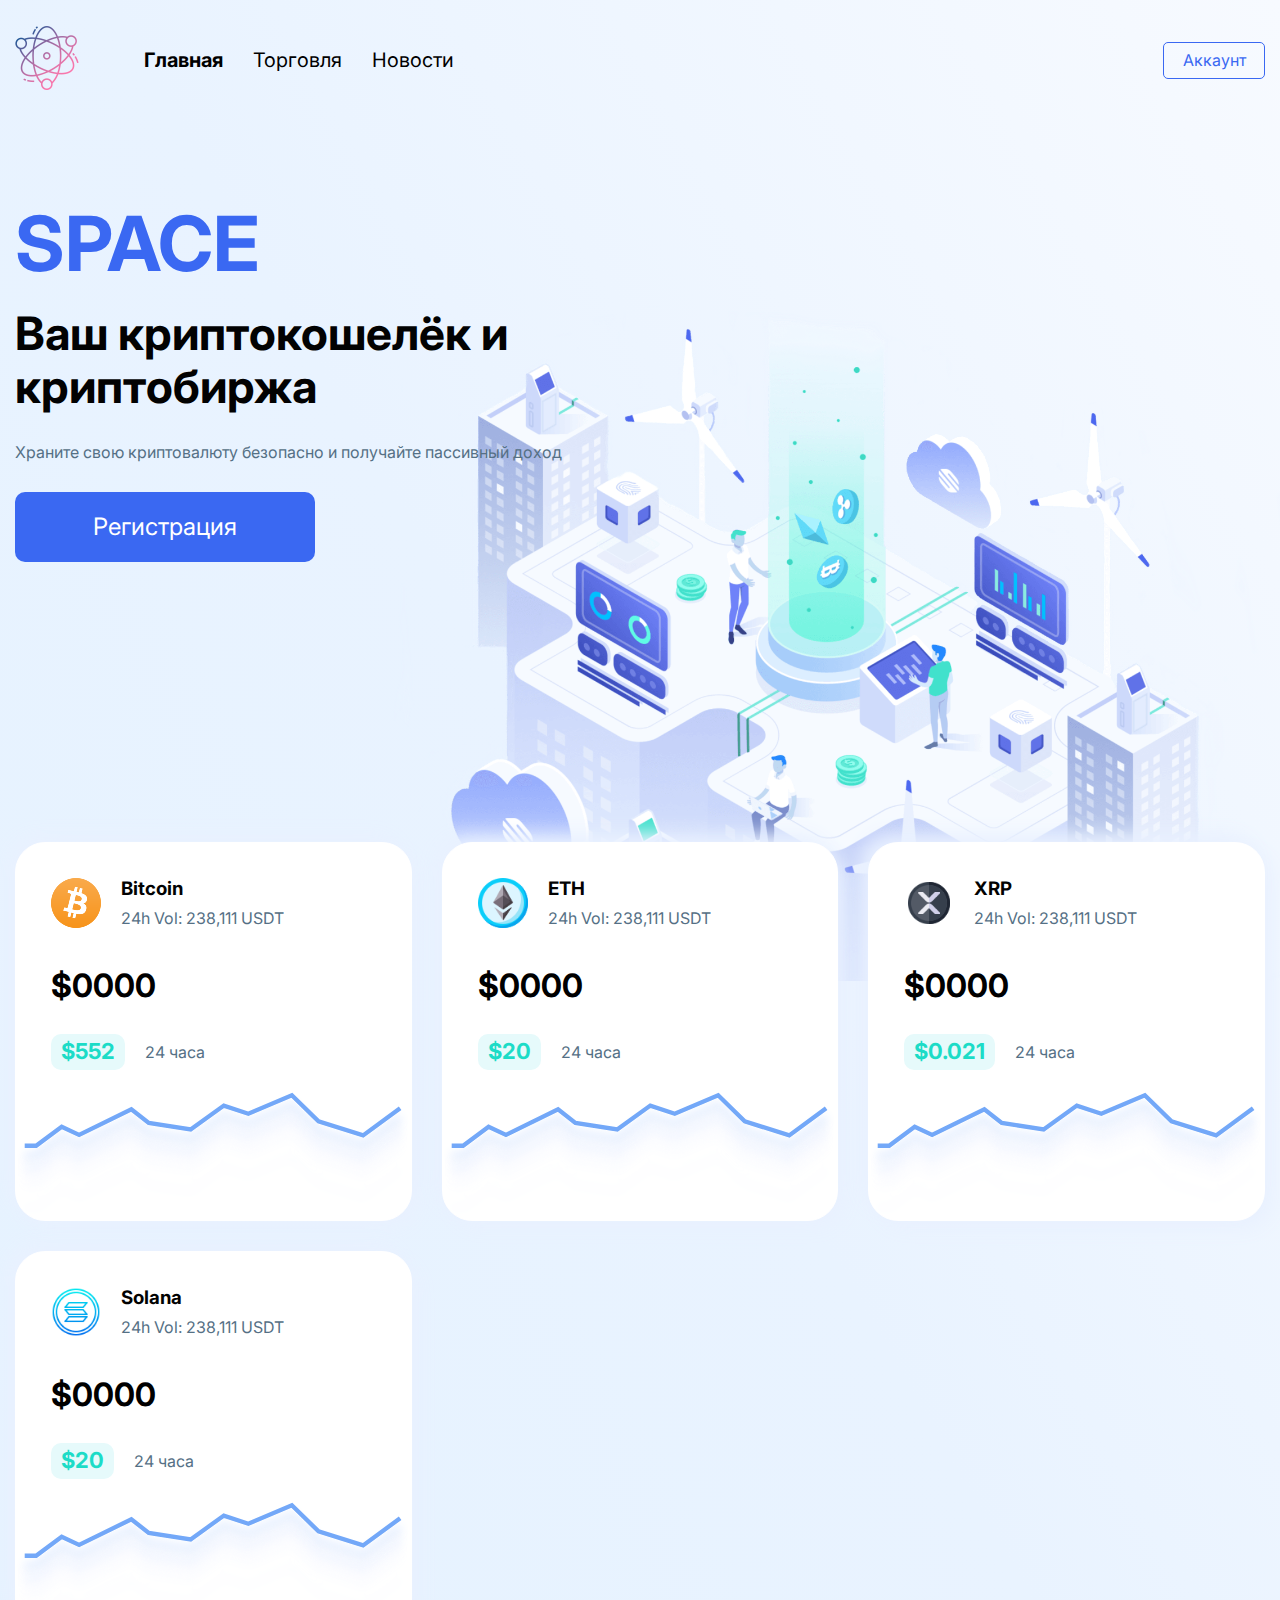
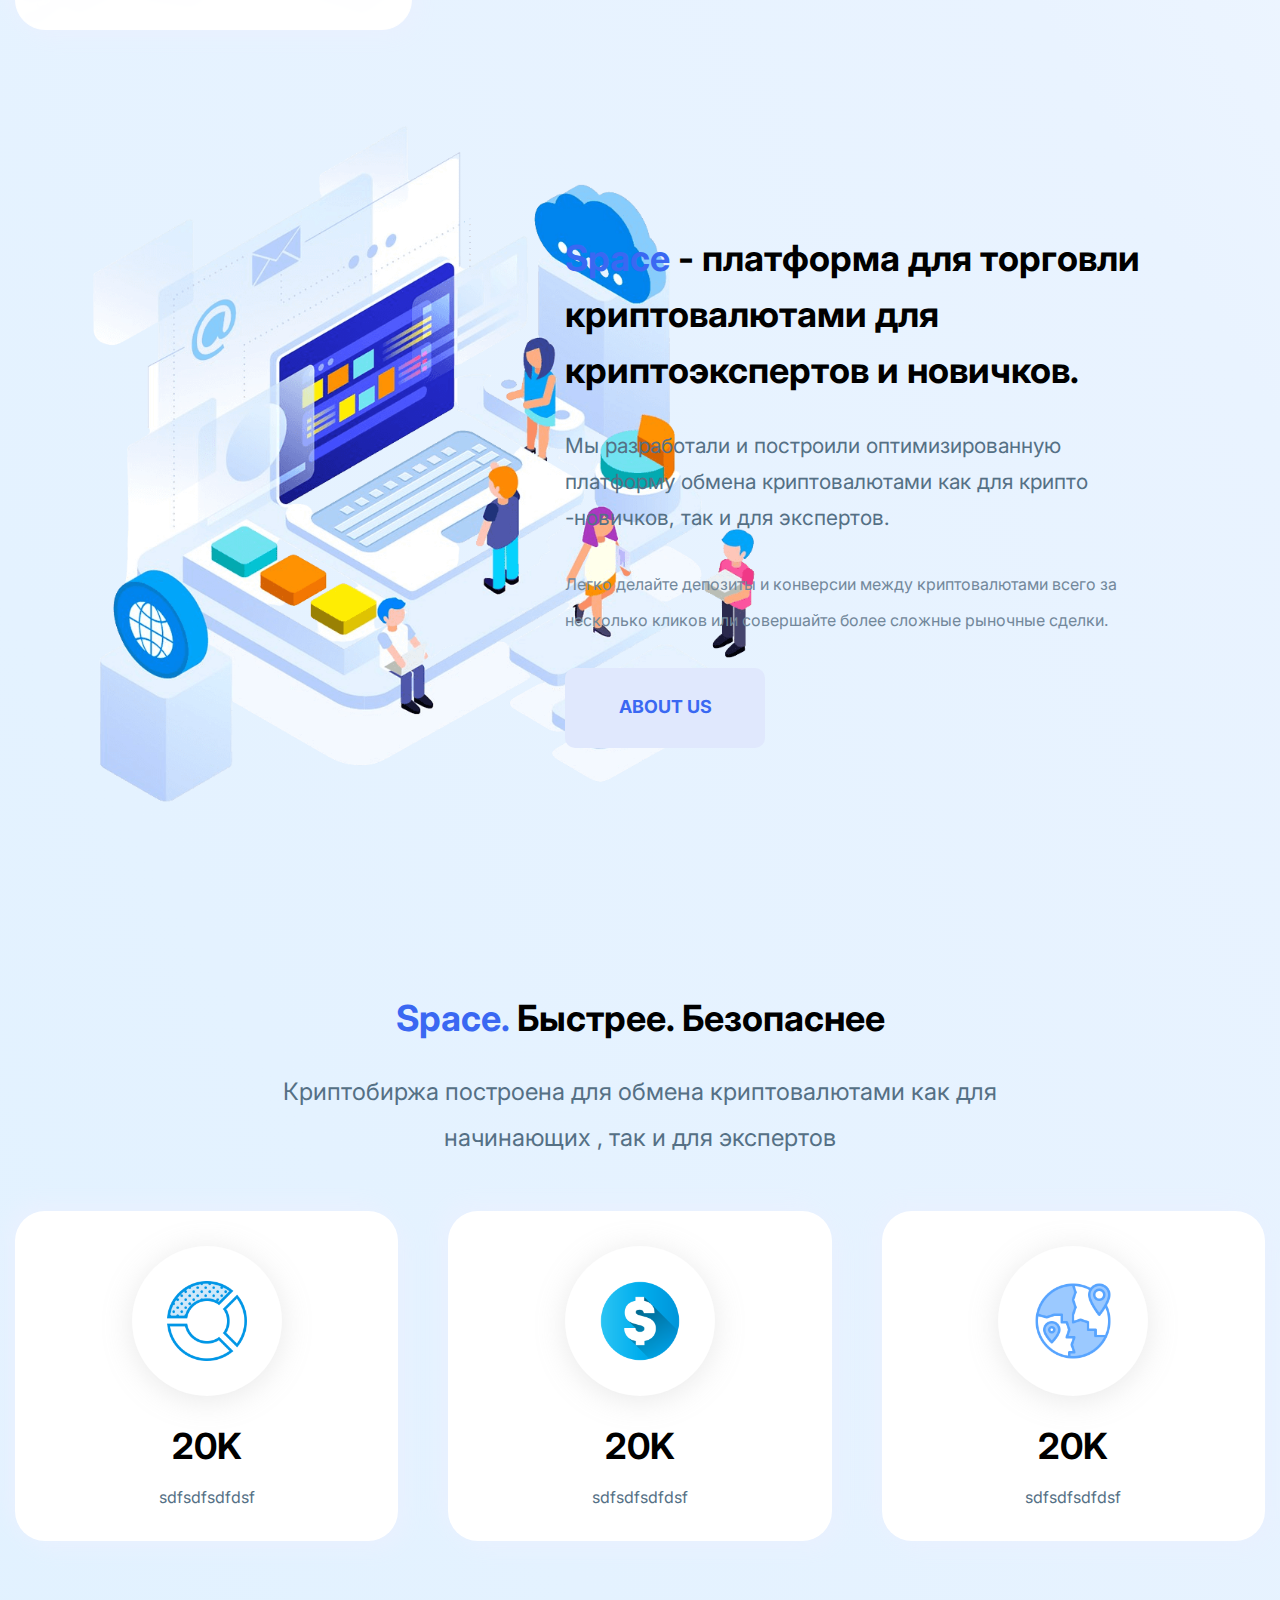
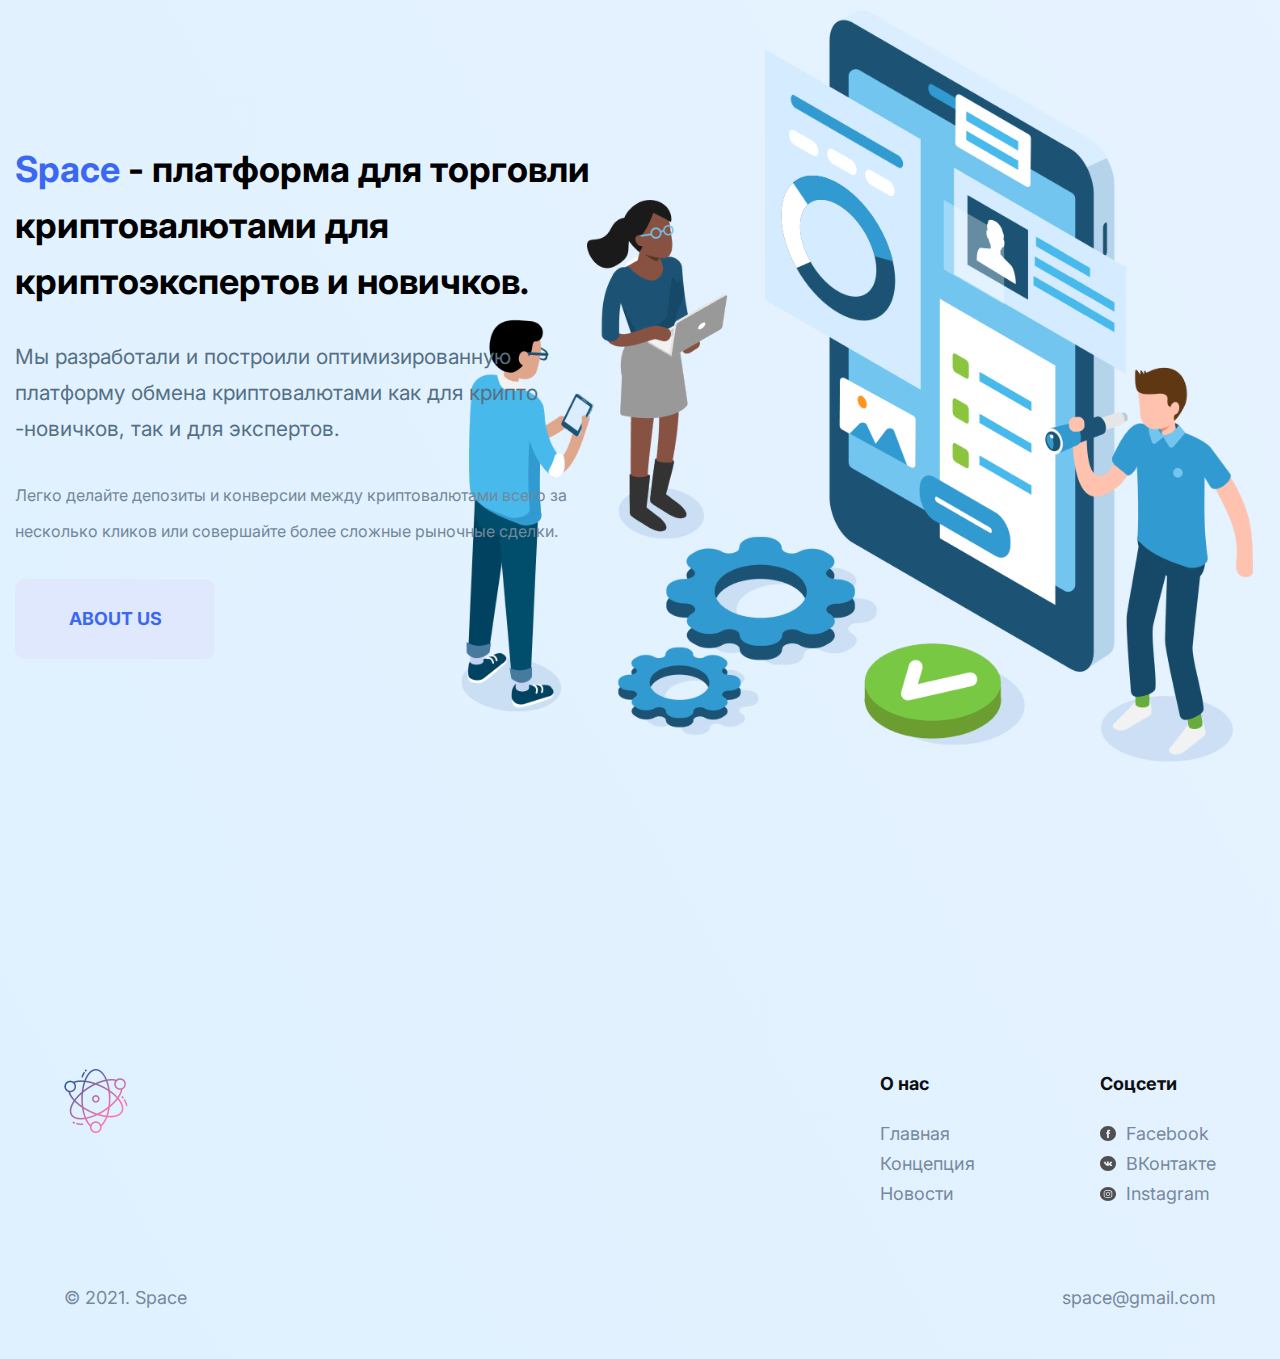
==== commit a15f6587: "удаление счётчика Яндекс.Метрики" ====
--- a/main.html
+++ b/main.html
@@ -263,25 +263,7 @@
     </div>
     <script src="js/script.js"></script>
     <script type="module" src="./js/main.js"></script>
-    <!-- Yandex.Metrika counter -->
-    <script type="text/javascript">
-        (function (m, e, t, r, i, k, a) {
-            m[i] = m[i] || function () { (m[i].a = m[i].a || []).push(arguments) };
-            m[i].l = 1 * new Date(); k = e.createElement(t), a = e.getElementsByTagName(t)[0], k.async = 1, k.src = r, a.parentNode.insertBefore(k, a)
-        })
-            (window, document, "script", "https://mc.yandex.ru/metrika/tag.js", "ym");
-
-        ym(86490427, "init", {
-            clickmap: true,
-            trackLinks: true,
-            accurateTrackBounce: true,
-            webvisor: true
-        });
-    </script>
-    <noscript>
-        <div><img src="https://mc.yandex.ru/watch/86490427" style="position:absolute; left:-9999px;" alt="" /></div>
-    </noscript>
-    <!-- /Yandex.Metrika counter -->
+
 </body>
 
 </html>--- a/css/main.css
+++ b/css/main.css
@@ -302,6 +302,11 @@
   background-size: 800px;
   background-position: 5% 50%;
 }
+@media (max-width: 1224px) {
+  .about_platform {
+    background-size: 400px;
+  }
+}
 @media (max-width: 1024px) {
   .about_platform {
     background-image: none;
@@ -313,6 +318,11 @@
   background-size: 800px;
   background-position: 95% 60%;
 }
+@media (max-width: 1224px) {
+  .about_trade {
+    background-size: 400px;
+  }
+}
 @media (max-width: 1024px) {
   .about_trade {
     background-image: none;
@@ -325,6 +335,11 @@
 .about__block {
   max-width: 600px;
   margin: 0px 100px 0px auto;
+}
+@media (max-width: 1224px) {
+  .about__block {
+    margin: 0px 0px 0px auto;
+  }
 }
 @media (max-width: 1024px) {
   .about__block {
